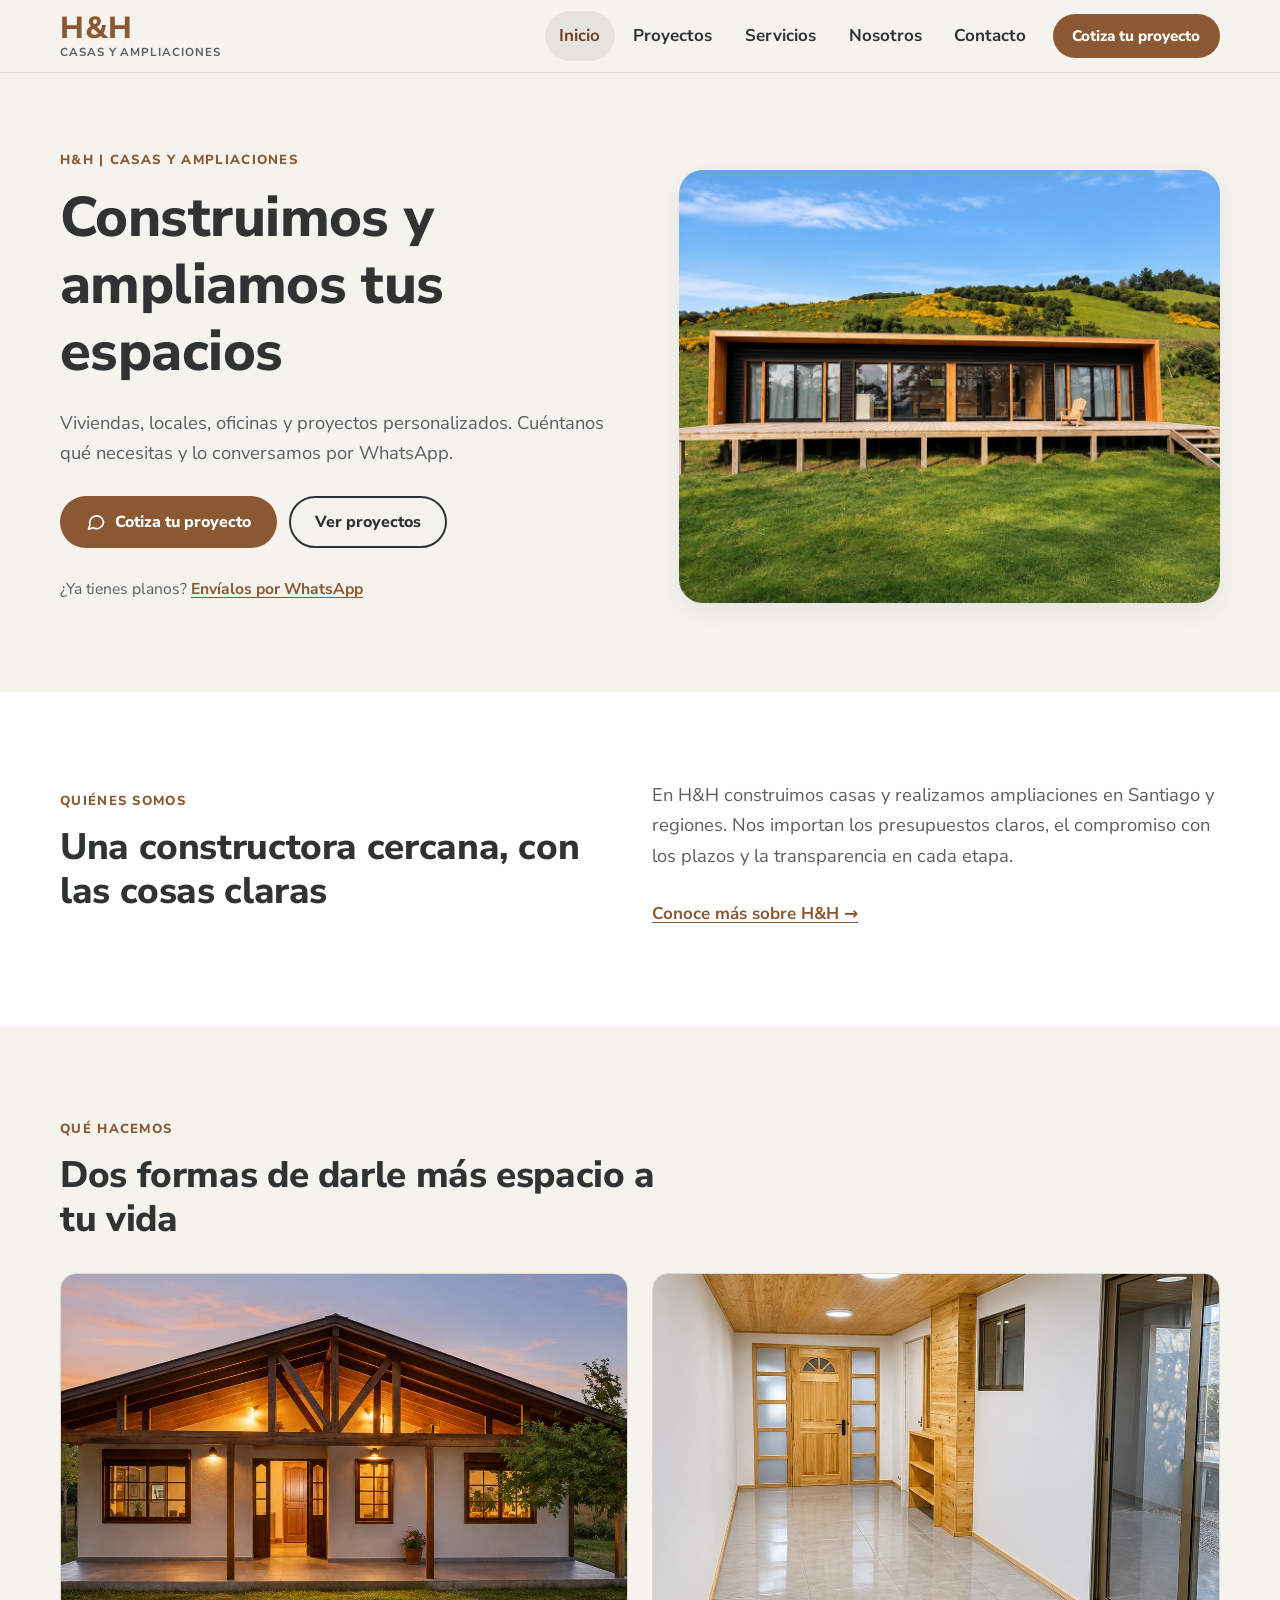
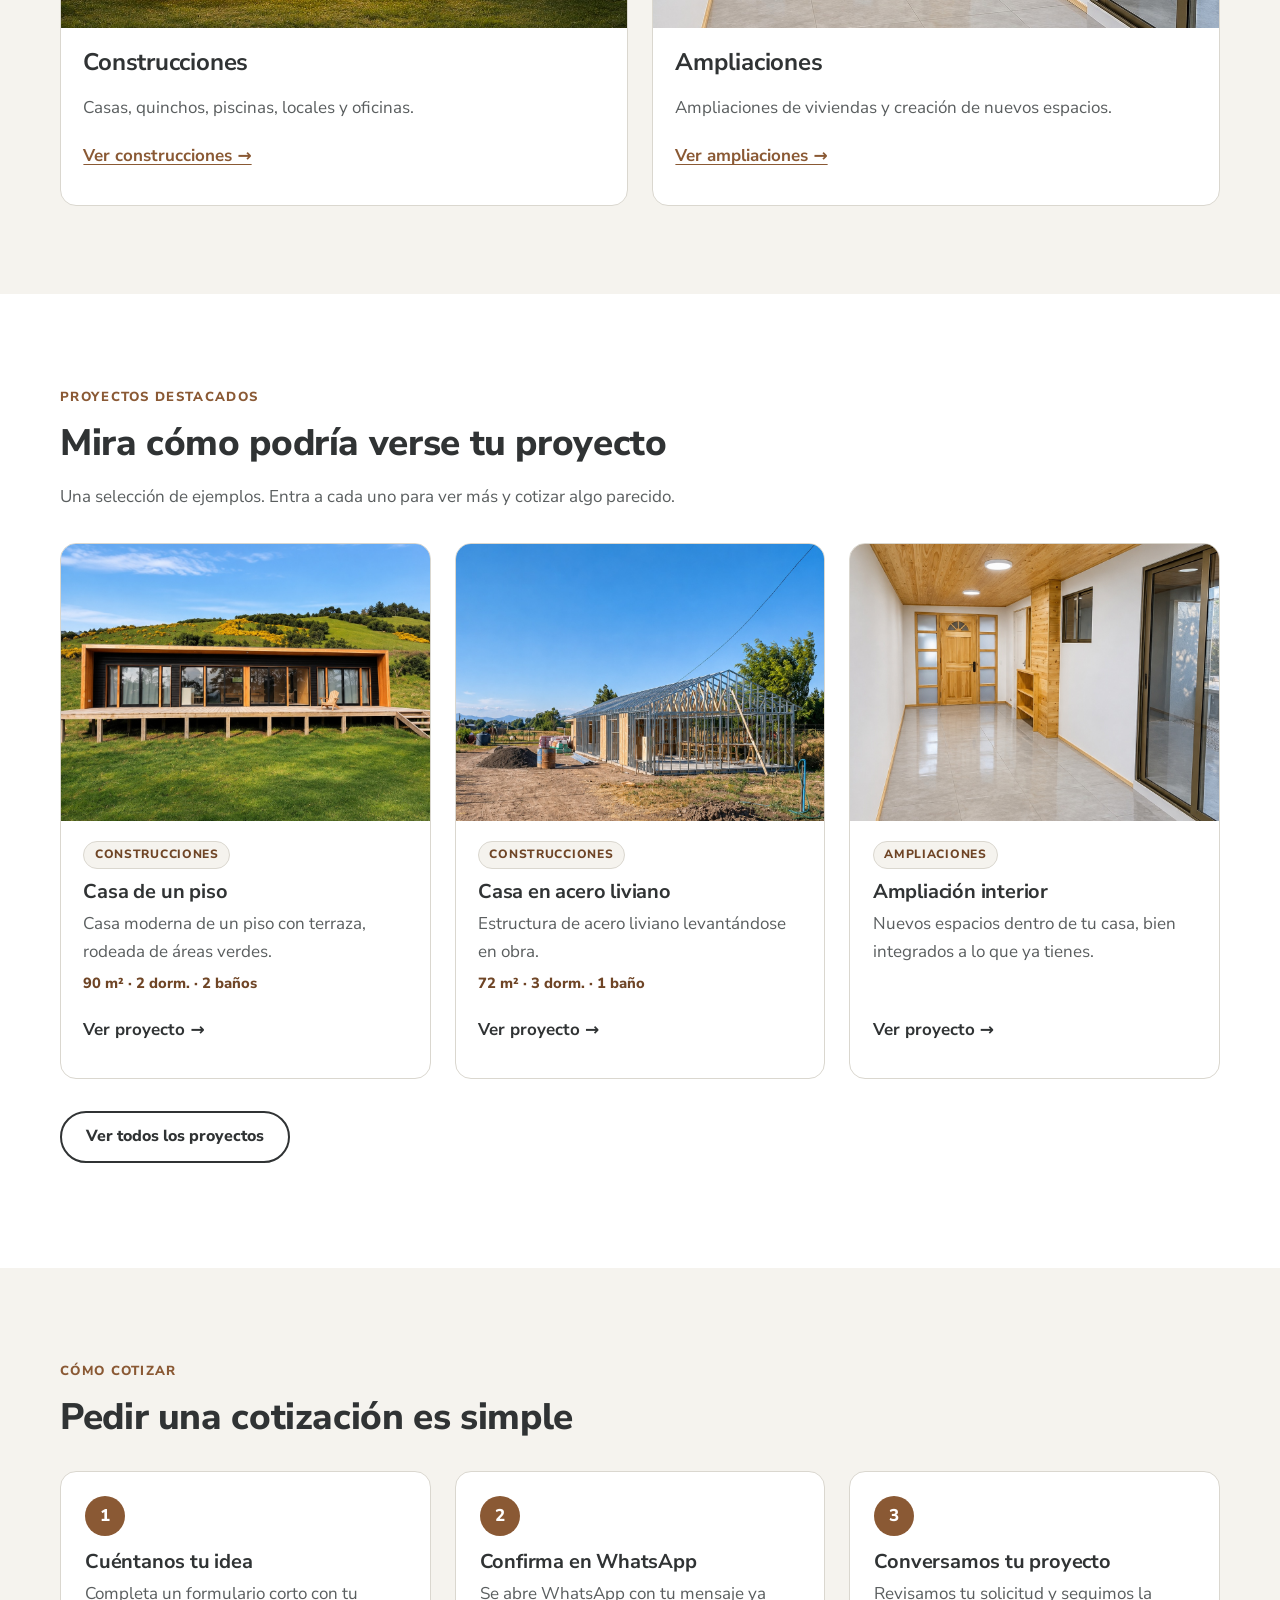
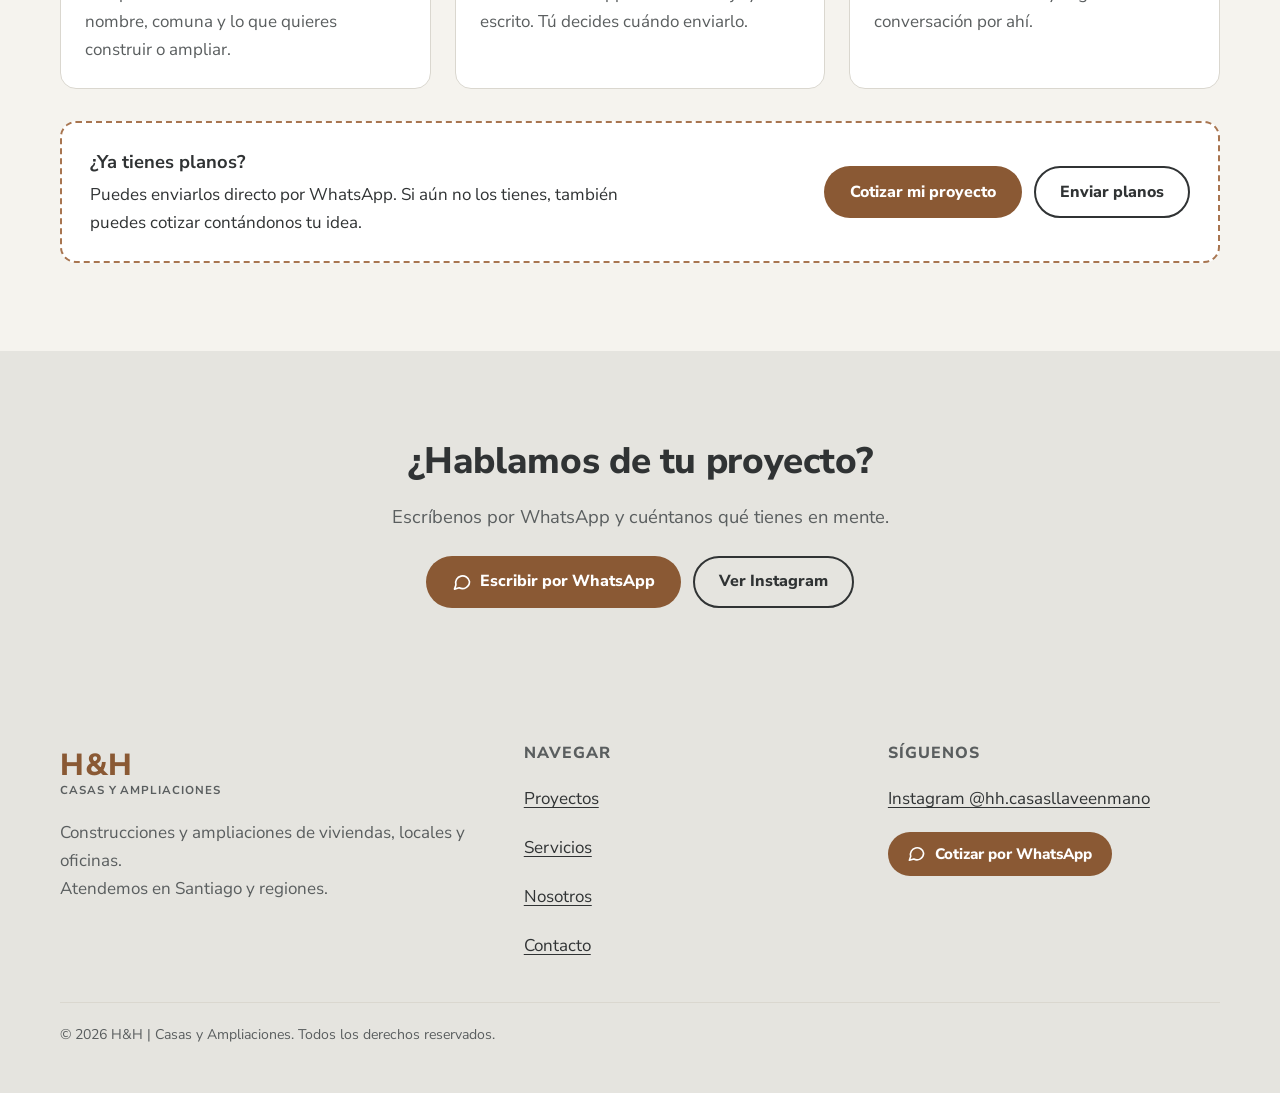
==== index.html @ 5898110f "Add files via upload" ====
<!doctype html>
<html lang="es" class="no-js">
<head>
  <meta charset="utf-8">
  <meta name="viewport" content="width=device-width, initial-scale=1">
  <title>H&amp;H | Casas y Ampliaciones</title>
  <meta name="description" content="H&amp;H construye y amplía viviendas, locales y oficinas en Santiago y regiones. Revisa proyectos y cotiza por WhatsApp.">
  <meta name="theme-color" content="#F5F3EE">
  <link rel="icon" href="data:image/svg+xml,%3Csvg xmlns='http://www.w3.org/2000/svg' viewBox='0 0 64 64'%3E%3Crect width='64' height='64' rx='14' fill='%238A5934'/%3E%3Ctext x='32' y='41' font-family='Arial,sans-serif' font-size='24' font-weight='700' text-anchor='middle' fill='white'%3EH%26amp;H%3C/text%3E%3C/svg%3E">
  <meta property="og:type" content="website">
  <meta property="og:locale" content="es_CL">
  <meta property="og:title" content="H&amp;H | Casas y Ampliaciones">
  <meta property="og:description" content="H&amp;H construye y amplía viviendas, locales y oficinas en Santiago y regiones. Revisa proyectos y cotiza por WhatsApp.">
  <!-- Al publicar: agregar <meta property="og:image" content="https://TU-DOMINIO/assets/construccion2.jpg"> (debe ser URL absoluta) -->
  <meta name="robots" content="noindex, nofollow"><!-- Quitar esta línea al publicar el sitio -->
  <link rel="preconnect" href="https://fonts.googleapis.com">
  <link rel="preconnect" href="https://fonts.gstatic.com" crossorigin>
  <link href="https://fonts.googleapis.com/css2?family=Nunito+Sans:wght@400;600;700;800&display=swap" rel="stylesheet">
  <link rel="stylesheet" href="style.css">
  <script src="script.js" defer></script>
</head>
<body>
<a class="skip-link" href="#contenido">Saltar al contenido</a>
<header class="site-header">
  <div class="container header-inner">
    <a class="brand" href="index.html" aria-label="H&amp;H Casas y Ampliaciones, ir al inicio">
      <span class="brand-mark">H&amp;H</span>
      <span class="brand-sub">Casas y Ampliaciones</span>
    </a>
    <button class="nav-toggle" type="button" aria-expanded="false" aria-controls="site-nav"><span class="nav-toggle-text">Menú</span></button>
    <nav class="site-nav" id="site-nav" aria-label="Principal">
      <ul>
        <li><a class="nav-link" href="index.html" aria-current="page">Inicio</a></li>
<li><a class="nav-link" href="proyectos.html">Proyectos</a></li>
<li><a class="nav-link" href="servicios.html">Servicios</a></li>
<li><a class="nav-link" href="nosotros.html">Nosotros</a></li>
<li><a class="nav-link" href="contacto.html">Contacto</a></li>
<li class="nav-cta"><button type="button" class="btn btn-primary btn-sm" data-quote="">Cotiza tu proyecto</button></li>
      </ul>
    </nav>
  </div>
</header>
<main id="contenido">

<section class="hero">
  <div class="container hero-grid">
    <div>
      <span class="eyebrow">H&amp;H | Casas y Ampliaciones</span>
      <h1>Construimos y ampliamos tus espacios</h1>
      <p class="lead">Viviendas, locales, oficinas y proyectos personalizados. Cuéntanos qué necesitas y lo conversamos por WhatsApp.</p>
      <div class="btn-row">
        <button type="button" class="btn btn-primary" data-quote=""><svg viewBox="0 0 24 24" fill="none" stroke="currentColor" stroke-width="2" stroke-linecap="round" stroke-linejoin="round" aria-hidden="true"><path d="M21 11.5a8.4 8.4 0 0 1-12.4 7.4L3 20.5l1.7-5A8.4 8.4 0 1 1 21 11.5z"/></svg>Cotiza tu proyecto</button>
        <a class="btn btn-secondary" href="proyectos.html">Ver proyectos</a>
      </div>
      <p class="hero-plans">¿Ya tienes planos? <button type="button" data-plans>Envíalos por WhatsApp</button></p>
    </div>
    <div>
      <div class="hero-media"><div class="ph"><svg class="ph-icon" viewBox="0 0 24 24" fill="none" stroke="currentColor" stroke-width="1.5" stroke-linecap="round" stroke-linejoin="round" aria-hidden="true"><path d="M3 11l9-8 9 8"/><path d="M5 10v10h14V10"/><path d="M10 20v-6h4v6"/></svg><span class="ph-text">Foto de portada</span><img src="assets/construccion2.jpg" alt="Casa de un piso con áreas verdes" fetchpriority="high" decoding="async"></div></div>
    </div>
  </div>
</section>

<section class="section section-alt">
  <div class="container grid grid-2" style="align-items:center">
    <div class="reveal">
      <span class="eyebrow">Quiénes somos</span>
      <h2>Una constructora cercana, con las cosas claras</h2>
    </div>
    <div class="reveal">
      <p class="lead">En H&amp;H construimos casas y realizamos ampliaciones en Santiago y regiones. Nos importan los presupuestos claros, el compromiso con los plazos y la transparencia en cada etapa.</p>
      <a class="text-link" href="nosotros.html">Conoce más sobre H&amp;H →</a>
    </div>
  </div>
</section>

<section class="section">
  <div class="container">
    <div class="section-head reveal">
      <span class="eyebrow">Qué hacemos</span>
      <h2>Dos formas de darle más espacio a tu vida</h2>
    </div>
    <div class="grid grid-2">
      <article class="card category-card reveal">
        <div class="ph"><svg class="ph-icon" viewBox="0 0 24 24" fill="none" stroke="currentColor" stroke-width="1.5" stroke-linecap="round" stroke-linejoin="round" aria-hidden="true"><path d="M3 11l9-8 9 8"/><path d="M5 10v10h14V10"/><path d="M10 20v-6h4v6"/></svg><span class="ph-text">Foto</span><img src="assets/construccion4.jpg" alt="Casa" loading="lazy" decoding="async"></div>
        <div class="card-body">
          <h3>Construcciones</h3>
          <p>Casas, quinchos, piscinas, locales y oficinas.</p>
          <a class="text-link" href="proyectos.html#construcciones">Ver construcciones →</a>
        </div>
      </article>
      <article class="card category-card reveal">
        <div class="ph"><svg class="ph-icon" viewBox="0 0 24 24" fill="none" stroke="currentColor" stroke-width="1.5" stroke-linecap="round" stroke-linejoin="round" aria-hidden="true"><path d="M3 11l9-8 9 8"/><path d="M5 10v10h14V10"/><path d="M10 20v-6h4v6"/></svg><span class="ph-text">Foto</span><img src="assets/ampliacion.jpg" alt="Ampliación interior" loading="lazy" decoding="async"></div>
        <div class="card-body">
          <h3>Ampliaciones</h3>
          <p>Ampliaciones de viviendas y creación de nuevos espacios.</p>
          <a class="text-link" href="proyectos.html#ampliaciones">Ver ampliaciones →</a>
        </div>
      </article>
    </div>
  </div>
</section>

<section class="section section-alt">
  <div class="container">
    <div class="section-head reveal">
      <span class="eyebrow">Proyectos destacados</span>
      <h2>Mira cómo podría verse tu proyecto</h2>
      <p>Una selección de ejemplos. Entra a cada uno para ver más y cotizar algo parecido.</p>
    </div>
    <div class="grid grid-3" data-render="featured"></div>
    <p style="margin-top:2rem"><a class="btn btn-secondary" href="proyectos.html">Ver todos los proyectos</a></p>
  </div>
</section>

<section class="section">
  <div class="container">
    <div class="section-head reveal">
      <span class="eyebrow">Cómo cotizar</span>
      <h2>Pedir una cotización es simple</h2>
    </div>
    <ol class="steps">
      <li class="reveal"><h3>Cuéntanos tu idea</h3><p>Completa un formulario corto con tu nombre, comuna y lo que quieres construir o ampliar.</p></li>
      <li class="reveal"><h3>Confirma en WhatsApp</h3><p>Se abre WhatsApp con tu mensaje ya escrito. Tú decides cuándo enviarlo.</p></li>
      <li class="reveal"><h3>Conversamos tu proyecto</h3><p>Revisamos tu solicitud y seguimos la conversación por ahí.</p></li>
    </ol>
    <div class="callout reveal">
      <p><strong>¿Ya tienes planos?</strong>Puedes enviarlos directo por WhatsApp. Si aún no los tienes, también puedes cotizar contándonos tu idea.</p>
      <div class="btn-row">
        <button type="button" class="btn btn-primary" data-quote="">Cotizar mi proyecto</button>
        <button type="button" class="btn btn-secondary" data-plans>Enviar planos</button>
      </div>
    </div>
  </div>
</section>

<section class="section section-soft cta-band">
  <div class="container reveal">
    <h2>¿Hablamos de tu proyecto?</h2>
    <p class="lead">Escríbenos por WhatsApp y cuéntanos qué tienes en mente.</p>
    <div class="btn-row">
      <button type="button" class="btn btn-wa" data-wa-direct><svg viewBox="0 0 24 24" fill="none" stroke="currentColor" stroke-width="2" stroke-linecap="round" stroke-linejoin="round" aria-hidden="true"><path d="M21 11.5a8.4 8.4 0 0 1-12.4 7.4L3 20.5l1.7-5A8.4 8.4 0 1 1 21 11.5z"/></svg>Escribir por WhatsApp</button>
      <a class="btn btn-secondary" data-instagram href="https://www.instagram.com/hh.casasllaveenmano/" target="_blank" rel="noopener">Ver Instagram</a>
    </div>
  </div>
</section>

</main>
<footer class="site-footer">
  <div class="container">
    <div class="footer-grid">
      <div>
        <a class="brand" href="index.html" aria-label="H&amp;H Casas y Ampliaciones"><span class="brand-mark">H&amp;H</span><span class="brand-sub">Casas y Ampliaciones</span></a>
        <p style="margin-top:1rem;color:var(--muted)">Construcciones y ampliaciones de viviendas, locales y oficinas.<br>Atendemos en Santiago y regiones.</p>
      </div>
      <div>
        <h2>Navegar</h2>
        <ul>
          <li><a href="proyectos.html">Proyectos</a></li>
          <li><a href="servicios.html">Servicios</a></li>
          <li><a href="nosotros.html">Nosotros</a></li>
          <li><a href="contacto.html">Contacto</a></li>
        </ul>
      </div>
      <div>
        <h2>Síguenos</h2>
        <ul>
          <li><a data-instagram href="https://www.instagram.com/hh.casasllaveenmano/" target="_blank" rel="noopener">Instagram @hh.casasllaveenmano</a></li>
          <li><button type="button" class="btn btn-wa btn-sm" data-quote="" style="margin-top:.5rem"><svg viewBox="0 0 24 24" fill="none" stroke="currentColor" stroke-width="2" stroke-linecap="round" stroke-linejoin="round" aria-hidden="true"><path d="M21 11.5a8.4 8.4 0 0 1-12.4 7.4L3 20.5l1.7-5A8.4 8.4 0 1 1 21 11.5z"/></svg>Cotizar por WhatsApp</button></li>
        </ul>
      </div>
    </div>
    <p class="footer-note">&copy; 2026 H&amp;H | Casas y Ampliaciones. Todos los derechos reservados.</p>
  </div>
</footer>
<button type="button" class="btn btn-wa fab" data-quote="" aria-label="Cotizar por WhatsApp"><svg viewBox="0 0 24 24" fill="none" stroke="currentColor" stroke-width="2" stroke-linecap="round" stroke-linejoin="round" aria-hidden="true"><path d="M21 11.5a8.4 8.4 0 0 1-12.4 7.4L3 20.5l1.7-5A8.4 8.4 0 1 1 21 11.5z"/></svg><span class="fab-text">Cotizar</span></button>
</body>
</html>
---- style.css ----
/* ==========================================================
   H&H | Casas y Ampliaciones — Demo
   Paleta base (ajuste moderado para contraste AA):
   --wood       #A87550  (acento decorativo, bordes, iconos)
   --wood-dark  #8A5934  (botones y texto de acento: contraste AA con blanco/crema)
   ========================================================== */
:root {
  --cream: #F5F3EE;
  --white: #FFFFFF;
  --soft: #E5E4DF;
  --wood: #A87550;
  --wood-dark: #8A5934;
  --wood-deep: #6F4526;
  --graphite: #303334;
  --muted: #5A5E5F;
  --line: #DAD7CF;
  --ok: #2F6B3F;
  --error: #A3321F;
  --radius: 16px;
  --radius-sm: 10px;
  --shadow: 0 8px 24px rgba(48, 51, 52, .08);
  --max: 1160px;
  --font: "Nunito Sans", system-ui, -apple-system, "Segoe UI", Roboto, Arial, sans-serif;
}

*, *::before, *::after { box-sizing: border-box; }
html { scroll-behavior: smooth; -webkit-text-size-adjust: 100%; }
body {
  margin: 0;
  font-family: var(--font);
  font-size: 1.0625rem;
  line-height: 1.65;
  color: var(--graphite);
  background: var(--cream);
}
img { max-width: 100%; display: block; }
a { color: var(--wood-dark); text-underline-offset: 3px; }
a:hover { color: var(--wood-deep); }
h1, h2, h3 { line-height: 1.2; margin: 0 0 .5em; letter-spacing: -.01em; }
h1 { font-size: clamp(2.1rem, 5.4vw, 3.5rem); font-weight: 800; }
h2 { font-size: clamp(1.6rem, 3.6vw, 2.3rem); font-weight: 800; }
h3 { font-size: 1.25rem; font-weight: 700; }
p { margin: 0 0 1em; }

:focus-visible {
  outline: 3px solid var(--graphite);
  outline-offset: 3px;
  border-radius: 6px;
}

.container { width: min(100% - 2rem, var(--max)); margin-inline: auto; }
.skip-link {
  position: absolute; left: .5rem; top: -4rem; z-index: 200;
  background: var(--graphite); color: #fff; padding: .7rem 1rem; border-radius: 8px;
}
.skip-link:focus { top: .5rem; }
.sr-only {
  position: absolute; width: 1px; height: 1px; padding: 0; margin: -1px;
  overflow: hidden; clip: rect(0,0,0,0); white-space: nowrap; border: 0;
}

/* ---------- Header ---------- */
.site-header {
  position: sticky; top: 0; z-index: 100;
  background: rgba(245, 243, 238, .96);
  backdrop-filter: blur(8px);
  border-bottom: 1px solid var(--line);
}
.header-inner { display: flex; align-items: center; justify-content: space-between; min-height: 72px; gap: 1rem; }
.brand { padding: .4rem 0; display: flex; flex-direction: column; text-decoration: none; color: var(--graphite); line-height: 1; }
.brand-mark { font-size: 1.9rem; font-weight: 800; color: var(--wood-dark); letter-spacing: .02em; }
.brand-sub { font-size: .72rem; font-weight: 700; letter-spacing: .08em; text-transform: uppercase; color: var(--muted); margin-top: .25rem; }

.nav-toggle {
  display: none; align-items: center; justify-content: center;
  min-width: 48px; min-height: 48px; padding: 0 .9rem;
  border: 2px solid var(--graphite); border-radius: var(--radius-sm);
  background: transparent; color: var(--graphite);
  font: inherit; font-weight: 700; cursor: pointer;
}
.site-nav ul { display: flex; align-items: center; gap: .25rem; list-style: none; margin: 0; padding: 0; }
.site-nav a.nav-link {
  display: block; padding: .7rem .9rem; border-radius: 999px;
  color: var(--graphite); text-decoration: none; font-weight: 700;
}
.site-nav a.nav-link:hover { background: var(--soft); }
.site-nav a.nav-link[aria-current="page"] { background: var(--soft); color: var(--wood-deep); }
.site-nav .nav-cta { margin-left: .5rem; }

/* ---------- Buttons ---------- */
.btn {
  display: inline-flex; align-items: center; justify-content: center; gap: .55rem;
  min-height: 52px; padding: .8rem 1.5rem;
  border: 2px solid transparent; border-radius: 999px;
  font: inherit; font-weight: 800; font-size: 1rem; line-height: 1.2;
  text-decoration: none; text-align: center; cursor: pointer;
  transition: transform .15s ease, background-color .15s ease, border-color .15s ease, color .15s ease;
}
.btn:hover { transform: translateY(-1px); }
.btn:active { transform: translateY(0); }
.btn svg { width: 1.25em; height: 1.25em; flex: none; }
.btn-primary, .btn-wa { background: var(--wood-dark); color: #fff; }
.btn-primary:hover, .btn-wa:hover { background: var(--wood-deep); color: #fff; }
.btn-secondary { background: transparent; color: var(--graphite); border-color: var(--graphite); }
.btn-secondary:hover { background: var(--graphite); color: #fff; }
.btn-soft { background: var(--white); color: var(--graphite); border-color: var(--line); }
.btn-soft:hover { border-color: var(--graphite); color: var(--graphite); }
.btn-sm { min-height: 44px; padding: .55rem 1.1rem; font-size: .95rem; }
.btn-block { width: 100%; }
.btn-row { display: flex; flex-wrap: wrap; gap: .75rem; }
.text-link { font-weight: 700; display: inline-block; padding: .65rem 0; }

/* ---------- Layout helpers ---------- */
.section { padding: clamp(3rem, 7vw, 5.5rem) 0; }
.section-alt { background: var(--white); }
.section-soft { background: var(--soft); }
.section-head { max-width: 640px; margin-bottom: 2rem; }
.section-head p { color: var(--muted); }
.eyebrow {
  display: inline-block; margin-bottom: .75rem;
  font-size: .82rem; font-weight: 800; letter-spacing: .1em; text-transform: uppercase;
  color: var(--wood-dark);
}
.lead { font-size: 1.15rem; color: var(--muted); max-width: 56ch; }
.grid { display: grid; gap: 1.5rem; }
.grid-2 { grid-template-columns: repeat(2, 1fr); }
.grid-3 { grid-template-columns: repeat(3, 1fr); }
.grid-4 { grid-template-columns: repeat(4, 1fr); }

/* ---------- Image placeholders ---------- */
.ph {
  position: relative; overflow: hidden; aspect-ratio: 4 / 3;
  background: linear-gradient(135deg, #ECE8DF 0%, #DDD6C8 100%);
  display: grid; place-items: center; color: var(--wood-dark);
}
.ph svg.ph-icon { width: 56px; height: 56px; opacity: .55; }
.ph .ph-text { position: absolute; bottom: .75rem; left: 0; right: 0; text-align: center; font-size: .8rem; font-weight: 700; color: var(--muted); }
.ph img { position: absolute; inset: 0; width: 100%; height: 100%; object-fit: cover; }
.ph:has(img) .ph-text, .ph:has(img) .ph-icon { visibility: hidden; }

/* ---------- Hero ---------- */
.hero { padding: clamp(2rem, 6vw, 4.5rem) 0 clamp(2.5rem, 6vw, 4rem); }
.hero-grid { display: grid; grid-template-columns: 1.05fr 1fr; gap: clamp(1.5rem, 4vw, 3.5rem); align-items: center; }
.hero h1 { margin-bottom: .4em; }
.hero .lead { margin-bottom: 1.75rem; }
.hero-plans { margin-top: 1.25rem; font-size: .98rem; color: var(--muted); }
.hero-plans button { min-height: 44px; font: inherit; font-weight: 700; color: var(--wood-dark); background: none; border: 0; padding: .35rem 0; cursor: pointer; text-decoration: underline; text-underline-offset: 3px; }
.hero-media { border-radius: 24px; overflow: hidden; box-shadow: var(--shadow); }
.hero-media .ph { aspect-ratio: 5 / 4; }
.caption { font-size: .85rem; color: var(--muted); margin-top: .6rem; }

/* ---------- Cards ---------- */
.card {
  background: var(--white); border: 1px solid var(--line); border-radius: var(--radius);
  overflow: hidden; display: flex; flex-direction: column;
  transition: box-shadow .2s ease, transform .2s ease;
}
.card:hover { box-shadow: var(--shadow); transform: translateY(-2px); }
.card-body { padding: 1.25rem 1.4rem 1.5rem; display: flex; flex-direction: column; gap: .35rem; flex: 1; }
.card-body p { color: var(--muted); margin: 0; }
.card-body .btn-row, .card-body .text-link { margin-top: auto; padding-top: .9rem; }
.tag {
  align-self: flex-start; font-size: .75rem; font-weight: 800; letter-spacing: .06em; text-transform: uppercase;
  color: var(--wood-deep); background: var(--cream); border: 1px solid var(--line);
  padding: .2rem .65rem; border-radius: 999px;
}
.project-card h3 { margin: .35rem 0 0; }
.project-card h3 a { color: var(--graphite); text-decoration: none; }
.project-card h3 a::after { content: ""; position: absolute; inset: 0; }
.project-card { position: relative; }
.project-card:focus-within { outline: 3px solid var(--graphite); outline-offset: 2px; }
.project-card h3 a:focus-visible { outline: none; }
.category-card .ph { aspect-ratio: 16 / 10; }
.category-card h3 { font-size: 1.5rem; }

.service-card { padding: 1.6rem; gap: .5rem; }
.service-card .icon {
  width: 48px; height: 48px; border-radius: 12px; background: var(--cream); color: var(--wood-dark);
  display: grid; place-items: center; margin-bottom: .4rem;
}
.service-card .icon svg { width: 26px; height: 26px; }
.service-card p { color: var(--muted); }
.service-card .btn { margin-top: auto; align-self: flex-start; }
.service-card-inner { display: flex; flex-direction: column; height: 100%; gap: .4rem; }

/* ---------- Steps ---------- */
.steps { list-style: none; padding: 0; margin: 0; counter-reset: step; display: grid; grid-template-columns: repeat(3, 1fr); gap: 1.5rem; }
.steps li { counter-increment: step; background: var(--white); border: 1px solid var(--line); border-radius: var(--radius); padding: 1.5rem; }
.steps li::before {
  content: counter(step); display: grid; place-items: center;
  width: 40px; height: 40px; border-radius: 50%; margin-bottom: .9rem;
  background: var(--wood-dark); color: #fff; font-weight: 800;
}
.steps h3 { margin-bottom: .3em; }
.steps p { margin: 0; color: var(--muted); }

.callout {
  display: flex; align-items: center; justify-content: space-between; gap: 1.5rem; flex-wrap: wrap;
  margin-top: 2rem; padding: 1.5rem 1.75rem; border-radius: var(--radius);
  background: var(--white); border: 2px dashed var(--wood);
}
.callout p { margin: 0; max-width: 56ch; }
.callout strong { display: block; font-size: 1.15rem; margin-bottom: .2rem; }

/* ---------- CTA band ---------- */
.cta-band { text-align: center; }
.cta-band .lead { margin-inline: auto; }
.cta-band .btn-row { justify-content: center; margin-top: 1.5rem; }

/* ---------- Page head / breadcrumbs ---------- */
.page-head { padding: clamp(2rem, 5vw, 3.5rem) 0 1rem; }
.breadcrumb { font-size: .92rem; color: var(--muted); margin: 0 0 .25rem -.2rem; }
.breadcrumb a { color: var(--muted); display: inline-block; padding: .65rem .2rem; }
.breadcrumb a:hover { color: var(--wood-deep); }

/* ---------- Tabs (proyectos) ---------- */
.tabs { display: inline-flex; padding: .3rem; background: var(--soft); border-radius: 999px; gap: .25rem; margin: 1rem 0 2rem; flex-wrap: wrap; }
.tab {
  font: inherit; font-weight: 800; border: 0; background: transparent; color: var(--graphite);
  min-height: 48px; padding: .5rem 1.4rem; border-radius: 999px; cursor: pointer;
}
.tab[aria-selected="true"] { background: var(--wood-dark); color: #fff; }
.tab:not([aria-selected="true"]):hover { background: rgba(255,255,255,.7); }
.panel-intro { color: var(--muted); max-width: 60ch; margin-bottom: 1.5rem; }
.empty-note { color: var(--muted); padding: 2rem; background: var(--white); border-radius: var(--radius); border: 1px dashed var(--line); }

/* ---------- Ficha de proyecto ---------- */
.project-layout { display: grid; grid-template-columns: 1.4fr 1fr; gap: clamp(1.5rem, 4vw, 3rem); align-items: start; }
.gallery-main { border-radius: 20px; overflow: hidden; box-shadow: var(--shadow); }
.gallery-main .ph { aspect-ratio: 5 / 6; }
.gallery-thumbs { display: flex; gap: .6rem; margin-top: .75rem; flex-wrap: wrap; }
.gallery-thumbs button { padding: 0; border: 3px solid transparent; border-radius: 12px; overflow: hidden; width: 84px; cursor: pointer; background: none; }
.gallery-thumbs button[aria-current="true"] { border-color: var(--wood-dark); }
.gallery-thumbs .ph { aspect-ratio: 4 / 3; }
.project-info { position: sticky; top: 96px; }
.project-info h1 { font-size: clamp(1.8rem, 4vw, 2.6rem); margin: .6rem 0 .5rem; }
.project-info .btn-row { flex-direction: column; margin-top: 1.5rem; }
.project-info .btn { width: 100%; }
.note-box { margin-top: 1.25rem; font-size: .92rem; color: var(--muted); }

.cta-card { background: var(--cream); border: 2px dashed var(--wood); justify-content: center; padding: 1.75rem; gap: .5rem; }
.cta-card:hover { transform: none; box-shadow: none; }
.cta-card p { color: var(--muted); margin: 0; }
.cta-card .btn-row { margin-top: .9rem; }


/* ---------- Ficha: características, materiales, plano ---------- */
.card-body p.card-meta { color: var(--wood-deep); font-weight: 800; font-size: .92rem; }
.stats { display: grid; grid-template-columns: repeat(2, 1fr); gap: .75rem; margin: 1.25rem 0; }
.stat { background: var(--white); border: 1px solid var(--line); border-radius: 14px; padding: .8rem 1rem; }
.stat b { display: block; font-size: 1.5rem; line-height: 1.15; color: var(--graphite); }
.stat span { font-size: .85rem; font-weight: 700; color: var(--muted); }
.section-note { margin: 1.25rem 0 0; font-size: .92rem; color: var(--muted); max-width: 70ch; }

.mat-list { margin: 0; background: var(--cream); border: 1px solid var(--line); border-radius: var(--radius); overflow: hidden; }
.mat-row { display: grid; grid-template-columns: 220px 1fr; gap: 1rem; padding: 1.05rem 1.4rem; }
.mat-row + .mat-row { border-top: 1px solid var(--line); }
.mat-row dt { font-weight: 800; color: var(--wood-deep); }
.mat-row dd { margin: 0; color: var(--graphite); }

.plan-fig { margin: 0; }
.plan-fig figcaption { margin-top: .9rem; color: var(--muted); max-width: 70ch; }
.plan-open {
  position: relative; display: block; width: 100%; padding: .75rem;
  background: var(--white); border: 1px solid var(--line); border-radius: var(--radius);
  box-shadow: var(--shadow); cursor: zoom-in; font: inherit; color: inherit;
}
.plan-open:hover { border-color: var(--graphite); }
.plan-svg { display: block; width: 100%; height: auto; }
.plan-zoom {
  display: block; width: max-content; margin: .5rem auto .1rem;
  background: var(--graphite); color: #fff; border-radius: 999px;
  padding: .55rem 1.2rem; font-weight: 800; font-size: .92rem;
}

dialog.plan-dialog {
  width: min(1100px, calc(100% - 1rem)); max-height: calc(100dvh - 1rem);
  padding: 0; border: 0; border-radius: 20px; background: var(--white); color: var(--graphite);
  box-shadow: 0 24px 60px rgba(0,0,0,.28); overflow: auto;
}
dialog.plan-dialog::backdrop { background: rgba(48, 51, 52, .6); }
.plan-hint { display: none; }
.plan-scroll { overflow: auto; -webkit-overflow-scrolling: touch; border: 1px solid var(--line); border-radius: var(--radius-sm); }
.plan-scroll .plan-svg { min-width: 760px; }

.feature-box { background: var(--cream); border: 1px solid var(--line); border-radius: var(--radius); padding: 1.6rem; }
.feature-box p { margin: 0; font-size: 1.1rem; }
.value-card h3 { margin-bottom: .35em; }

/* ---------- Values / lists ---------- */
.value-card { padding: 1.5rem; background: var(--white); border: 1px solid var(--line); border-radius: var(--radius); }
.value-card .check { width: 36px; height: 36px; border-radius: 50%; background: var(--cream); color: var(--wood-dark); display: grid; place-items: center; margin-bottom: .75rem; }
.value-card .check svg { width: 20px; height: 20px; }
.value-card p { margin: 0; color: var(--muted); }

/* ---------- Contacto ---------- */
.contact-grid { display: grid; grid-template-columns: 1fr 1.1fr; gap: clamp(1.5rem, 4vw, 3rem); align-items: start; }
.contact-options { display: grid; gap: 1rem; }
.option-card { padding: 1.4rem; background: var(--white); border: 1px solid var(--line); border-radius: var(--radius); }
.option-card h3 { margin-bottom: .25em; }
.option-card p { color: var(--muted); }
.option-card .btn { margin-top: .25rem; }
.info-list { list-style: none; padding: 0; margin: 0; display: grid; gap: .15rem; color: var(--muted); }
.info-list a { display: inline-block; padding: .65rem 0; }
.form-card { padding: clamp(1.25rem, 3vw, 2rem); background: var(--white); border: 1px solid var(--line); border-radius: var(--radius); box-shadow: var(--shadow); }
.form-card h2 { font-size: 1.5rem; }

/* ---------- Formulario ---------- */
.field { margin-bottom: 1.1rem; }
.field label { display: block; font-weight: 800; margin-bottom: .35rem; }
.field input, .field select, .field textarea {
  width: 100%; min-height: 52px; padding: .75rem 1rem;
  font: inherit; color: var(--graphite); background: #fff;
  border: 2px solid #B9B5AB; border-radius: var(--radius-sm);
}
.field textarea { min-height: 120px; resize: vertical; }
.field input:focus-visible, .field select:focus-visible, .field textarea:focus-visible { outline: 3px solid var(--graphite); outline-offset: 2px; border-color: var(--graphite); }
.field [aria-invalid="true"] { border-color: var(--error); }
.error { margin: .35rem 0 0; font-size: .92rem; font-weight: 700; color: var(--error); min-height: 0; }
.error:empty { display: none; }
.form-note { font-size: .9rem; color: var(--muted); margin: .9rem 0 0; }
.preview {
  margin-top: 1rem; padding: 1rem; border-radius: var(--radius-sm);
  background: var(--cream); border: 1px dashed var(--wood);
}
.preview strong { display: block; margin-bottom: .4rem; }
.preview pre { margin: 0; white-space: pre-wrap; font: inherit; font-size: .95rem; }
.success { margin-top: 1rem; padding: 1rem; border-radius: var(--radius-sm); background: #E9F1EA; color: #1E4A2B; font-weight: 700; }
.success a { color: inherit; }

/* ---------- Dialog ---------- */
dialog.quote-dialog {
  width: min(560px, calc(100% - 1.5rem)); max-height: calc(100dvh - 1.5rem);
  padding: 0; border: 0; border-radius: 20px; background: var(--white); color: var(--graphite);
  box-shadow: 0 24px 60px rgba(0,0,0,.28); overflow: auto;
}
dialog.quote-dialog::backdrop { background: rgba(48, 51, 52, .55); }
.dialog-inner { padding: clamp(1.25rem, 4vw, 2rem); }
.dialog-head { display: flex; align-items: flex-start; justify-content: space-between; gap: 1rem; margin-bottom: 1rem; }
.dialog-head h2 { font-size: 1.5rem; margin: 0 0 .2rem; }
.dialog-head p { margin: 0; color: var(--muted); font-size: .95rem; }
.dialog-close {
  flex: none; width: 48px; height: 48px; border-radius: 50%;
  border: 2px solid var(--graphite); background: transparent; color: var(--graphite);
  font-size: 1.4rem; line-height: 1; cursor: pointer;
}
.dialog-close:hover { background: var(--graphite); color: #fff; }
.dialog-actions-alt { margin-top: 1rem; padding-top: 1rem; border-top: 1px solid var(--line); font-size: .95rem; color: var(--muted); }
.dialog-actions-alt button { min-height: 44px; font: inherit; font-weight: 700; color: var(--wood-dark); background: none; border: 0; padding: .3rem 0; cursor: pointer; text-decoration: underline; text-underline-offset: 3px; }

/* ---------- Toast + floating button ---------- */
.toast {
  position: fixed; left: 50%; bottom: 5.5rem; transform: translate(-50%, 20px);
  z-index: 400; max-width: min(92vw, 480px); padding: .9rem 1.2rem;
  background: var(--graphite); color: #fff; border-radius: 14px; font-weight: 700; font-size: .95rem;
  opacity: 0; pointer-events: none; transition: opacity .25s ease, transform .25s ease;
}
.toast.show { opacity: 1; transform: translate(-50%, 0); }
.fab {
  position: fixed; right: 1rem; bottom: 1rem; z-index: 90;
  box-shadow: 0 8px 24px rgba(48,51,52,.28);
  transition: opacity .2s ease, transform .2s ease, visibility .2s ease, background-color .15s ease;
}
/* Se oculta mientras otro botón "Cotizar" ya está a la vista, para no taparlo */
.fab.is-hidden { opacity: 0; transform: translateY(12px); pointer-events: none; visibility: hidden; }
body.modal-open { overflow: hidden; }

@media (min-width: 821px) { .fab { display: none; } }

/* ---------- Footer ---------- */
.site-footer { background: var(--soft); padding: 3rem 0 2rem; margin-top: 0; }
.footer-grid { display: grid; grid-template-columns: 1.3fr 1fr 1fr; gap: 2rem; }
.footer-grid h2 { font-size: 1rem; letter-spacing: .06em; text-transform: uppercase; color: var(--muted); margin-bottom: .75rem; }
.footer-grid ul { list-style: none; margin: 0; padding: 0; display: grid; gap: 0; }
.footer-grid a { color: var(--graphite); display: inline-block; padding: .65rem 0; }
.footer-grid a.brand { display: flex; padding: .4rem 0; }
.footer-note { margin-top: 2rem; padding-top: 1.25rem; border-top: 1px solid var(--line); font-size: .88rem; color: var(--muted); }

/* ---------- Reveal ---------- */
.reveal { opacity: 0; transform: translateY(14px); transition: opacity .6s ease, transform .6s ease; }
.reveal.in { opacity: 1; transform: none; }
.no-js .reveal { opacity: 1; transform: none; }

/* ---------- Responsive ---------- */
@media (max-width: 960px) {
  .grid-3, .grid-4 { grid-template-columns: repeat(2, 1fr); }
  .hero-grid, .project-layout, .contact-grid { grid-template-columns: 1fr; }
  .project-info { position: static; }
  .steps { grid-template-columns: 1fr; }
  .footer-grid { grid-template-columns: 1fr 1fr; }
}
@media (max-width: 820px) {
  .nav-toggle { display: inline-flex; }
  .site-nav {
    position: absolute; left: 0; right: 0; top: 100%;
    background: var(--cream); border-bottom: 1px solid var(--line);
    padding: .5rem 1rem 1.25rem; display: none;
  }
  .site-nav.open { display: block; }
  .site-nav ul { flex-direction: column; align-items: stretch; gap: .15rem; }
  .site-nav a.nav-link { padding: .9rem 1rem; font-size: 1.1rem; }
  .site-nav .nav-cta { margin: .5rem 0 0; }
  .site-nav .nav-cta .btn { width: 100%; }
}
@media (max-width: 600px) {
  body { font-size: 1rem; }
  .mat-row { grid-template-columns: 1fr; gap: .15rem; padding: .95rem 1.1rem; }
  .plan-hint { display: block; }
  .grid-2, .grid-3, .grid-4, .footer-grid { grid-template-columns: 1fr; }
  .btn-row .btn { width: 100%; }
  .hero .btn-row { flex-direction: column; }
  .tabs { display: flex; width: 100%; }
  .tab { flex: 1; padding-inline: .6rem; }
  .gallery-main .ph { aspect-ratio: 4 / 5; }
  .fab .fab-text { display: none; }
  .fab { padding: .8rem; min-width: 56px; min-height: 56px; border-radius: 50%; }
}
@media (prefers-reduced-motion: reduce) {
  html { scroll-behavior: auto; }
  *, *::before, *::after { transition-duration: .01ms !important; animation-duration: .01ms !important; }
  .reveal { opacity: 1; transform: none; }
}
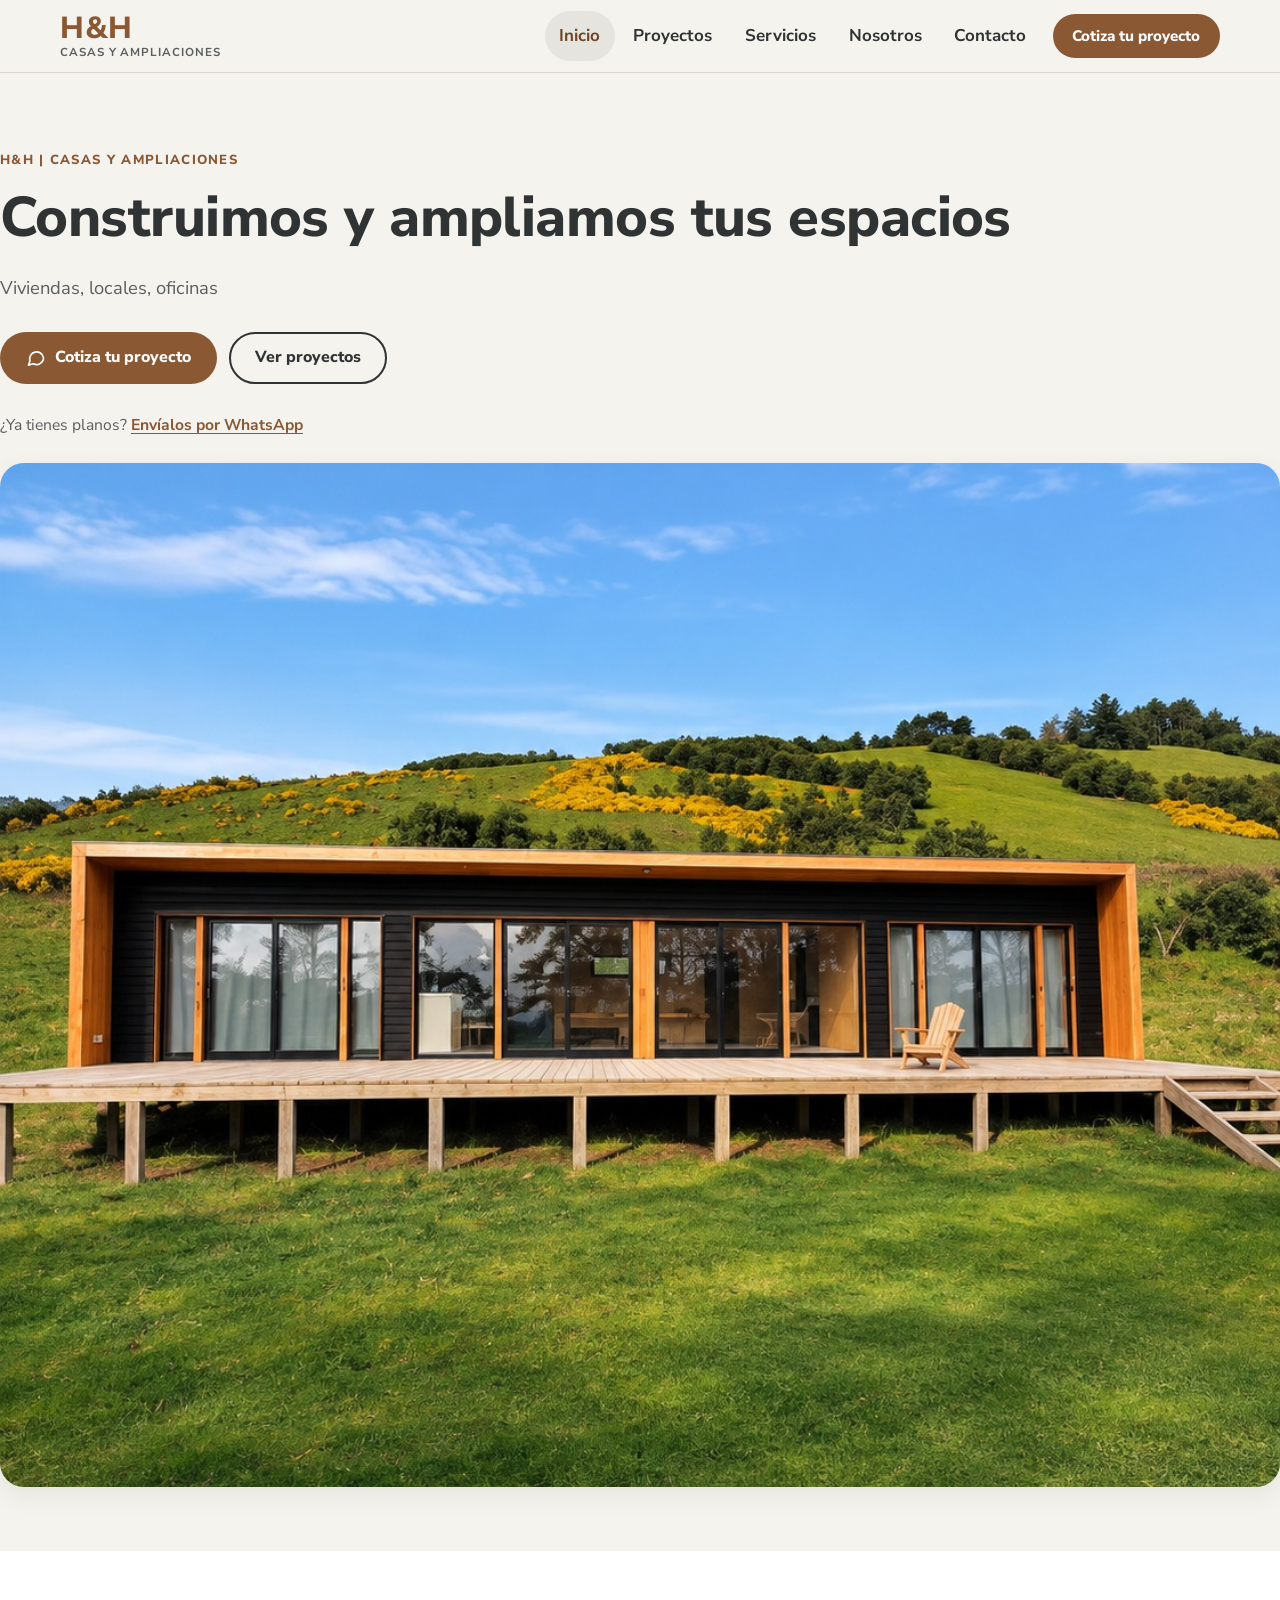
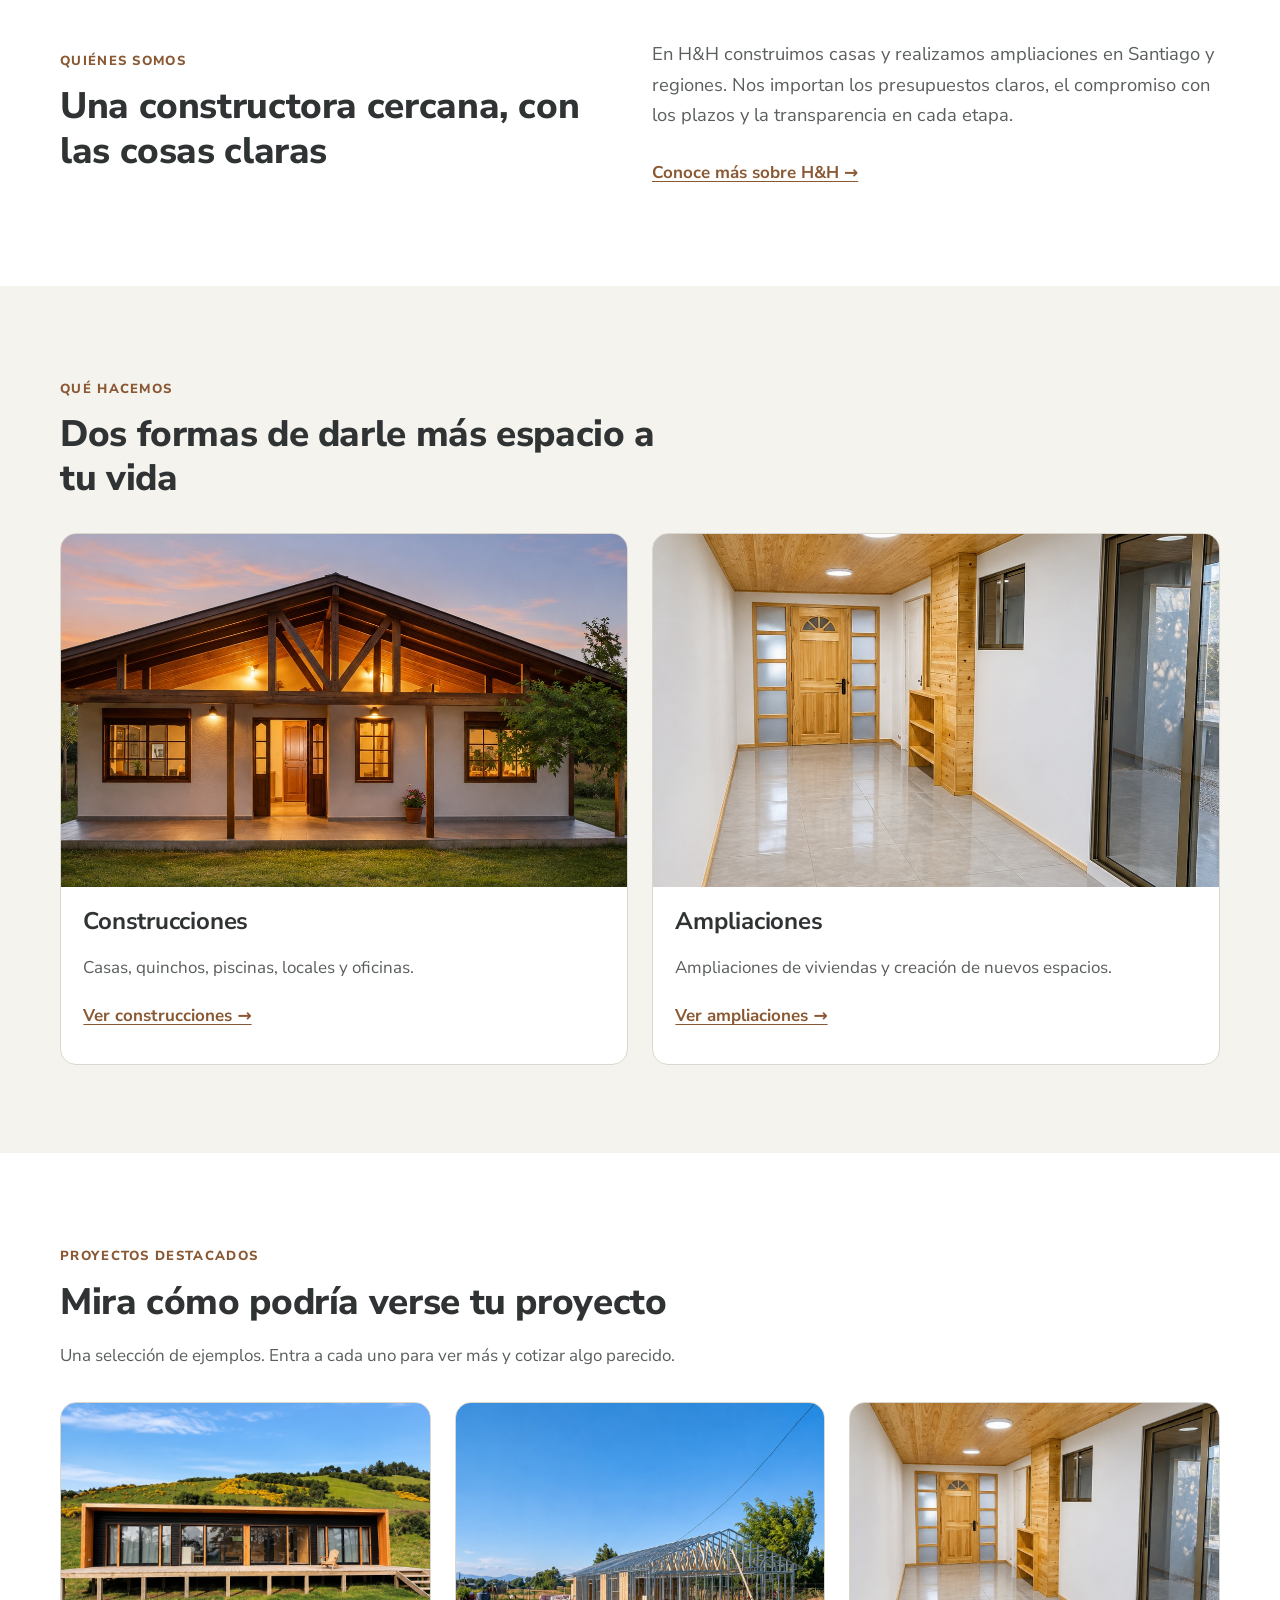
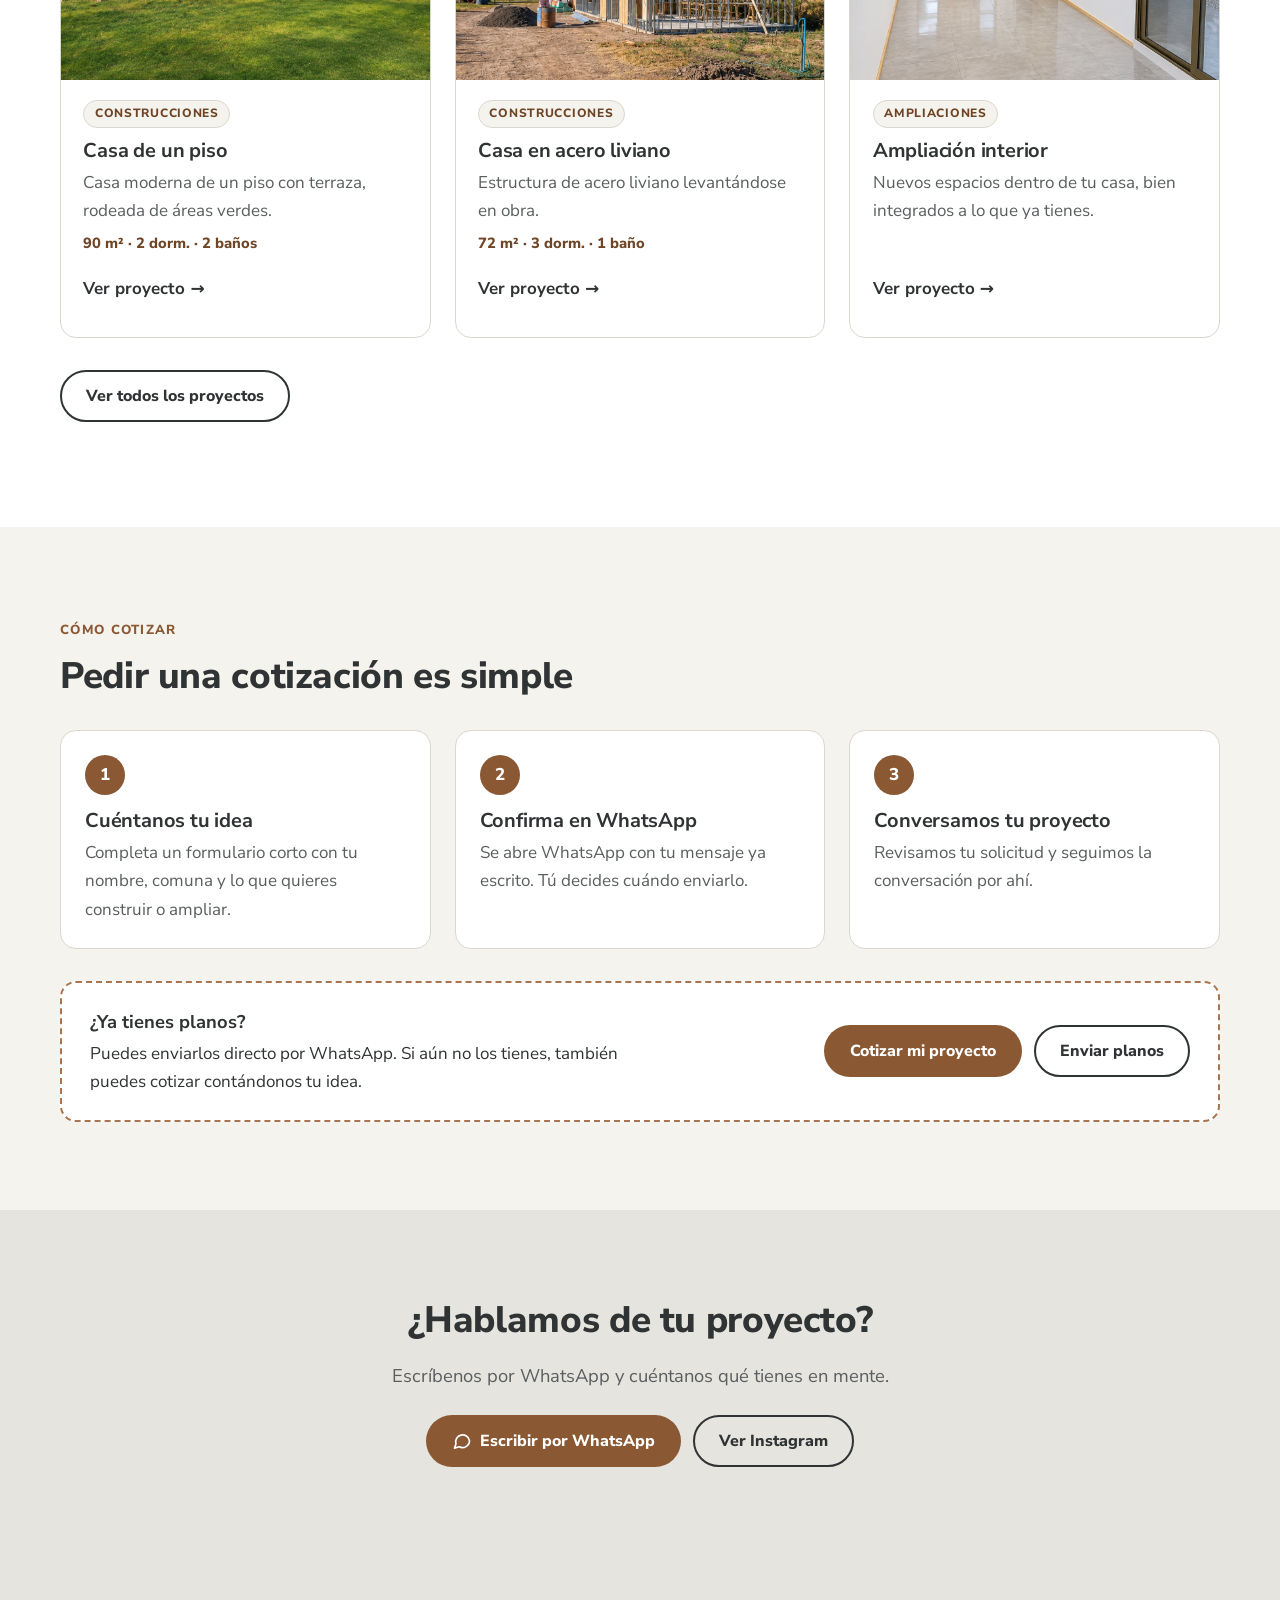
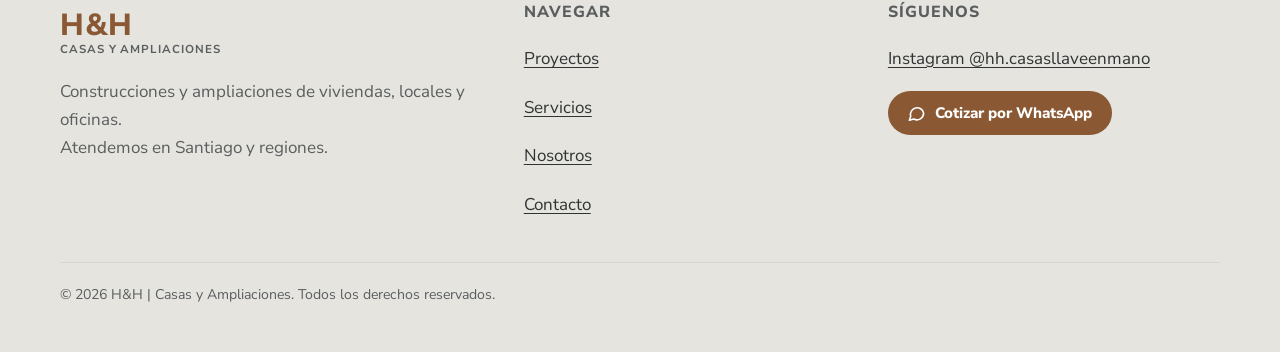
==== commit 84ad40f4: "Fix HTML structure and formatting issues" ====
--- a/index.html
+++ b/index.html
@@ -43,18 +43,20 @@
 <main id="contenido">
 
 <section class="hero">
-  <div class="container hero-grid">
-    <div>
+  <div class="hero-intro">
+  </div>
       <span class="eyebrow">H&amp;H | Casas y Ampliaciones</span>
       <h1>Construimos y ampliamos tus espacios</h1>
-      <p class="lead">Viviendas, locales, oficinas y proyectos personalizados. Cuéntanos qué necesitas y lo conversamos por WhatsApp.</p>
+      <p class="lead">Viviendas, locales, oficinas
+        </div>
+<div class="hero-actions">
       <div class="btn-row">
         <button type="button" class="btn btn-primary" data-quote=""><svg viewBox="0 0 24 24" fill="none" stroke="currentColor" stroke-width="2" stroke-linecap="round" stroke-linejoin="round" aria-hidden="true"><path d="M21 11.5a8.4 8.4 0 0 1-12.4 7.4L3 20.5l1.7-5A8.4 8.4 0 1 1 21 11.5z"/></svg>Cotiza tu proyecto</button>
         <a class="btn btn-secondary" href="proyectos.html">Ver proyectos</a>
       </div>
       <p class="hero-plans">¿Ya tienes planos? <button type="button" data-plans>Envíalos por WhatsApp</button></p>
     </div>
-    <div>
+    <div class="hero-picture"></div>
       <div class="hero-media"><div class="ph"><svg class="ph-icon" viewBox="0 0 24 24" fill="none" stroke="currentColor" stroke-width="1.5" stroke-linecap="round" stroke-linejoin="round" aria-hidden="true"><path d="M3 11l9-8 9 8"/><path d="M5 10v10h14V10"/><path d="M10 20v-6h4v6"/></svg><span class="ph-text">Foto de portada</span><img src="assets/construccion2.jpg" alt="Casa de un piso con áreas verdes" fetchpriority="high" decoding="async"></div></div>
     </div>
   </div>
@@ -174,4 +176,4 @@
 </footer>
 <button type="button" class="btn btn-wa fab" data-quote="" aria-label="Cotizar por WhatsApp"><svg viewBox="0 0 24 24" fill="none" stroke="currentColor" stroke-width="2" stroke-linecap="round" stroke-linejoin="round" aria-hidden="true"><path d="M21 11.5a8.4 8.4 0 0 1-12.4 7.4L3 20.5l1.7-5A8.4 8.4 0 1 1 21 11.5z"/></svg><span class="fab-text">Cotizar</span></button>
 </body>
-</html>+</html>
--- a/style.css
+++ b/style.css
@@ -140,7 +140,32 @@
 
 /* ---------- Hero ---------- */
 .hero { padding: clamp(2rem, 6vw, 4.5rem) 0 clamp(2.5rem, 6vw, 4rem); }
-.hero-grid { display: grid; grid-template-columns: 1.05fr 1fr; gap: clamp(1.5rem, 4vw, 3.5rem); align-items: center; }
+.hero-grid {
+  display: grid;
+  grid-template-columns: 1.05fr 1fr;
+  grid-template-areas:
+    "intro picture"
+    "actions picture";
+  column-gap: clamp(1.5rem, 4vw, 3.5rem);
+  row-gap: 0;
+  align-items: center;
+}
+
+.hero-intro {
+  grid-area: intro;
+  align-self: end;
+}
+
+.hero-actions {
+  grid-area: actions;
+  align-self: start;
+}
+
+.hero-picture {
+  grid-area: picture;
+  align-self: center;
+  min-width: 0;
+}
 .hero h1 { margin-bottom: .4em; }
 .hero .lead { margin-bottom: 1.75rem; }
 .hero-plans { margin-top: 1.25rem; font-size: .98rem; color: var(--muted); }
@@ -382,7 +407,24 @@
 .no-js .reveal { opacity: 1; transform: none; }
 
 /* ---------- Responsive ---------- */
-@media (max-width: 960px) {
+@media (max-width: 960px) { .hero-grid {
+  grid-template-columns: 1fr;
+  grid-template-areas:
+    "intro"
+    "picture"
+    "actions";
+  row-gap: 1.15rem;
+}
+
+.hero-intro,
+.hero-actions,
+.hero-picture {
+  align-self: auto;
+}
+
+.hero .lead {
+  margin-bottom: 0;
+}
   .grid-3, .grid-4 { grid-template-columns: repeat(2, 1fr); }
   .hero-grid, .project-layout, .contact-grid { grid-template-columns: 1fr; }
   .project-info { position: static; }
@@ -402,7 +444,17 @@
   .site-nav .nav-cta { margin: .5rem 0 0; }
   .site-nav .nav-cta .btn { width: 100%; }
 }
-@media (max-width: 600px) {
+@media (max-width: 600px) {.hero {
+  padding-top: 1.1rem;
+}
+
+.hero-media {
+  border-radius: 16px;
+}
+
+.hero-media .ph {
+  aspect-ratio: 16 / 10;
+}
   body { font-size: 1rem; }
   .mat-row { grid-template-columns: 1fr; gap: .15rem; padding: .95rem 1.1rem; }
   .plan-hint { display: block; }
@@ -419,4 +471,4 @@
   html { scroll-behavior: auto; }
   *, *::before, *::after { transition-duration: .01ms !important; animation-duration: .01ms !important; }
   .reveal { opacity: 1; transform: none; }
-}+}
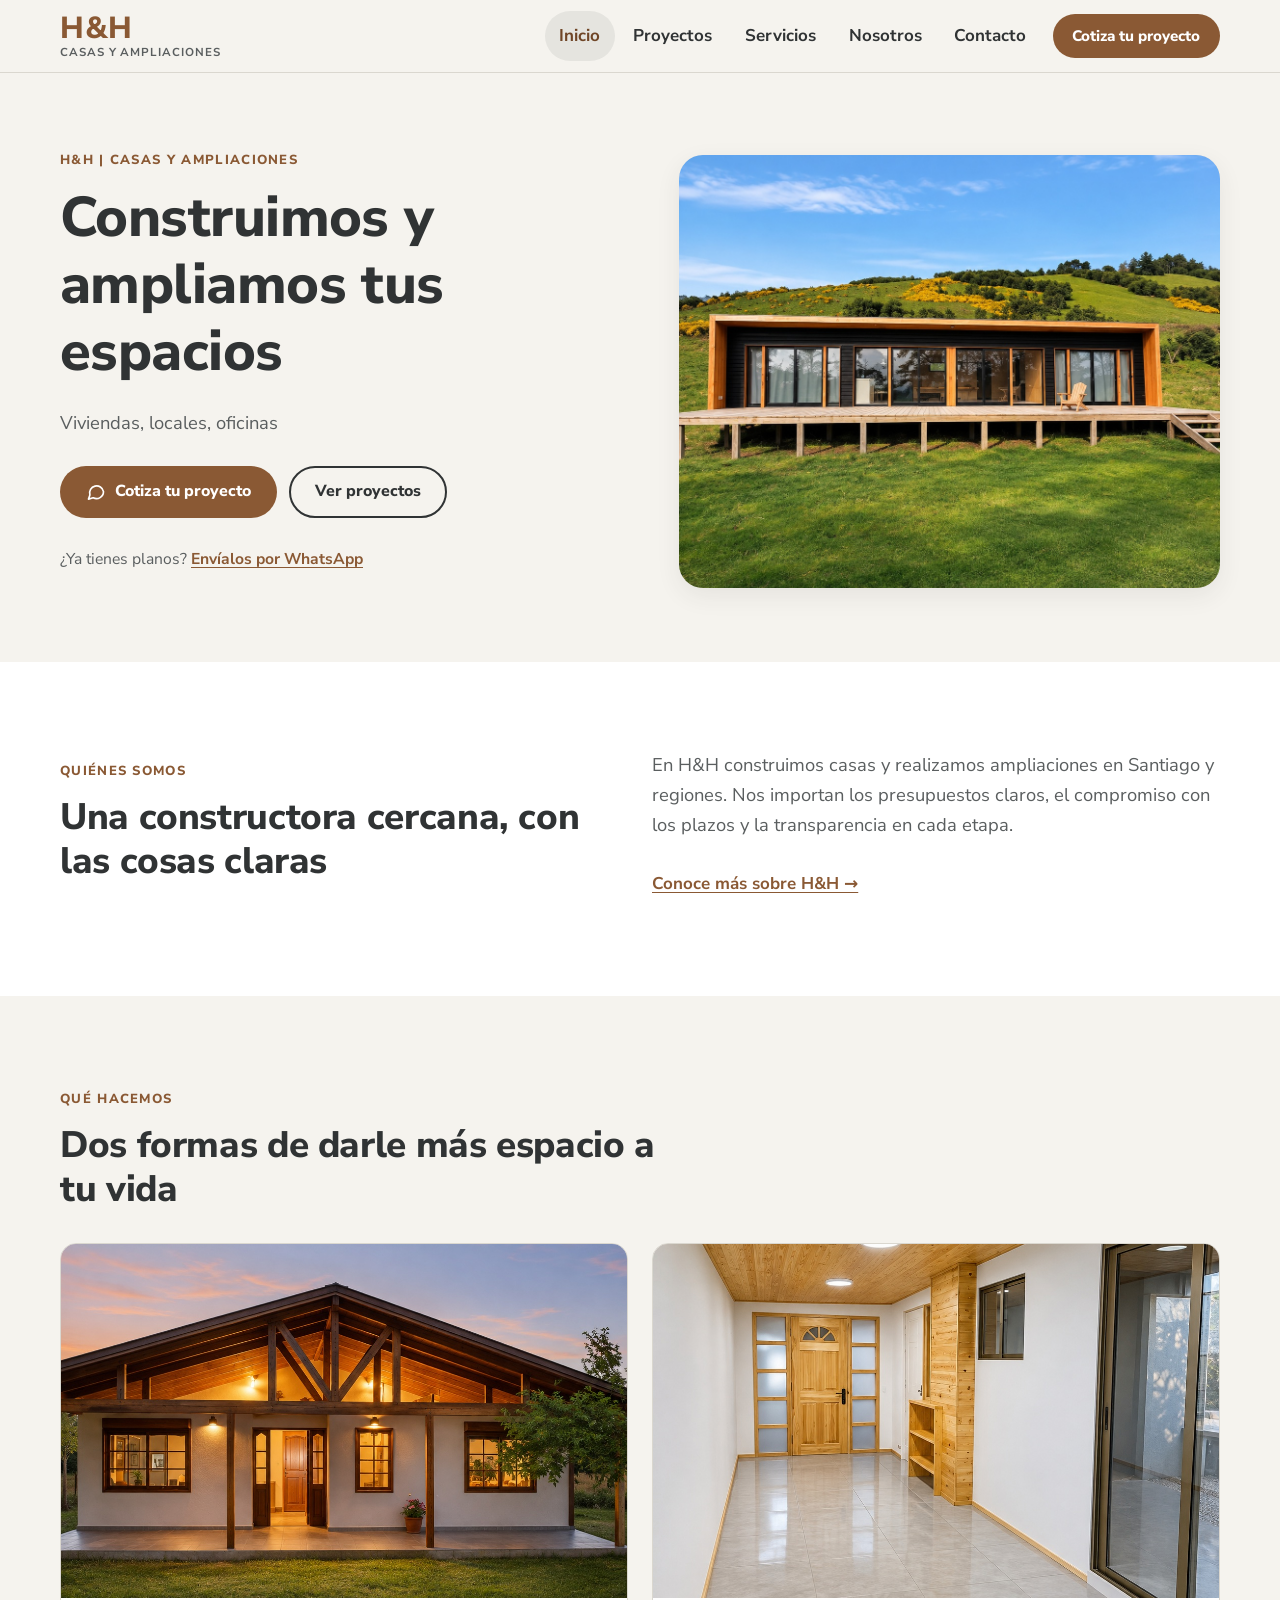
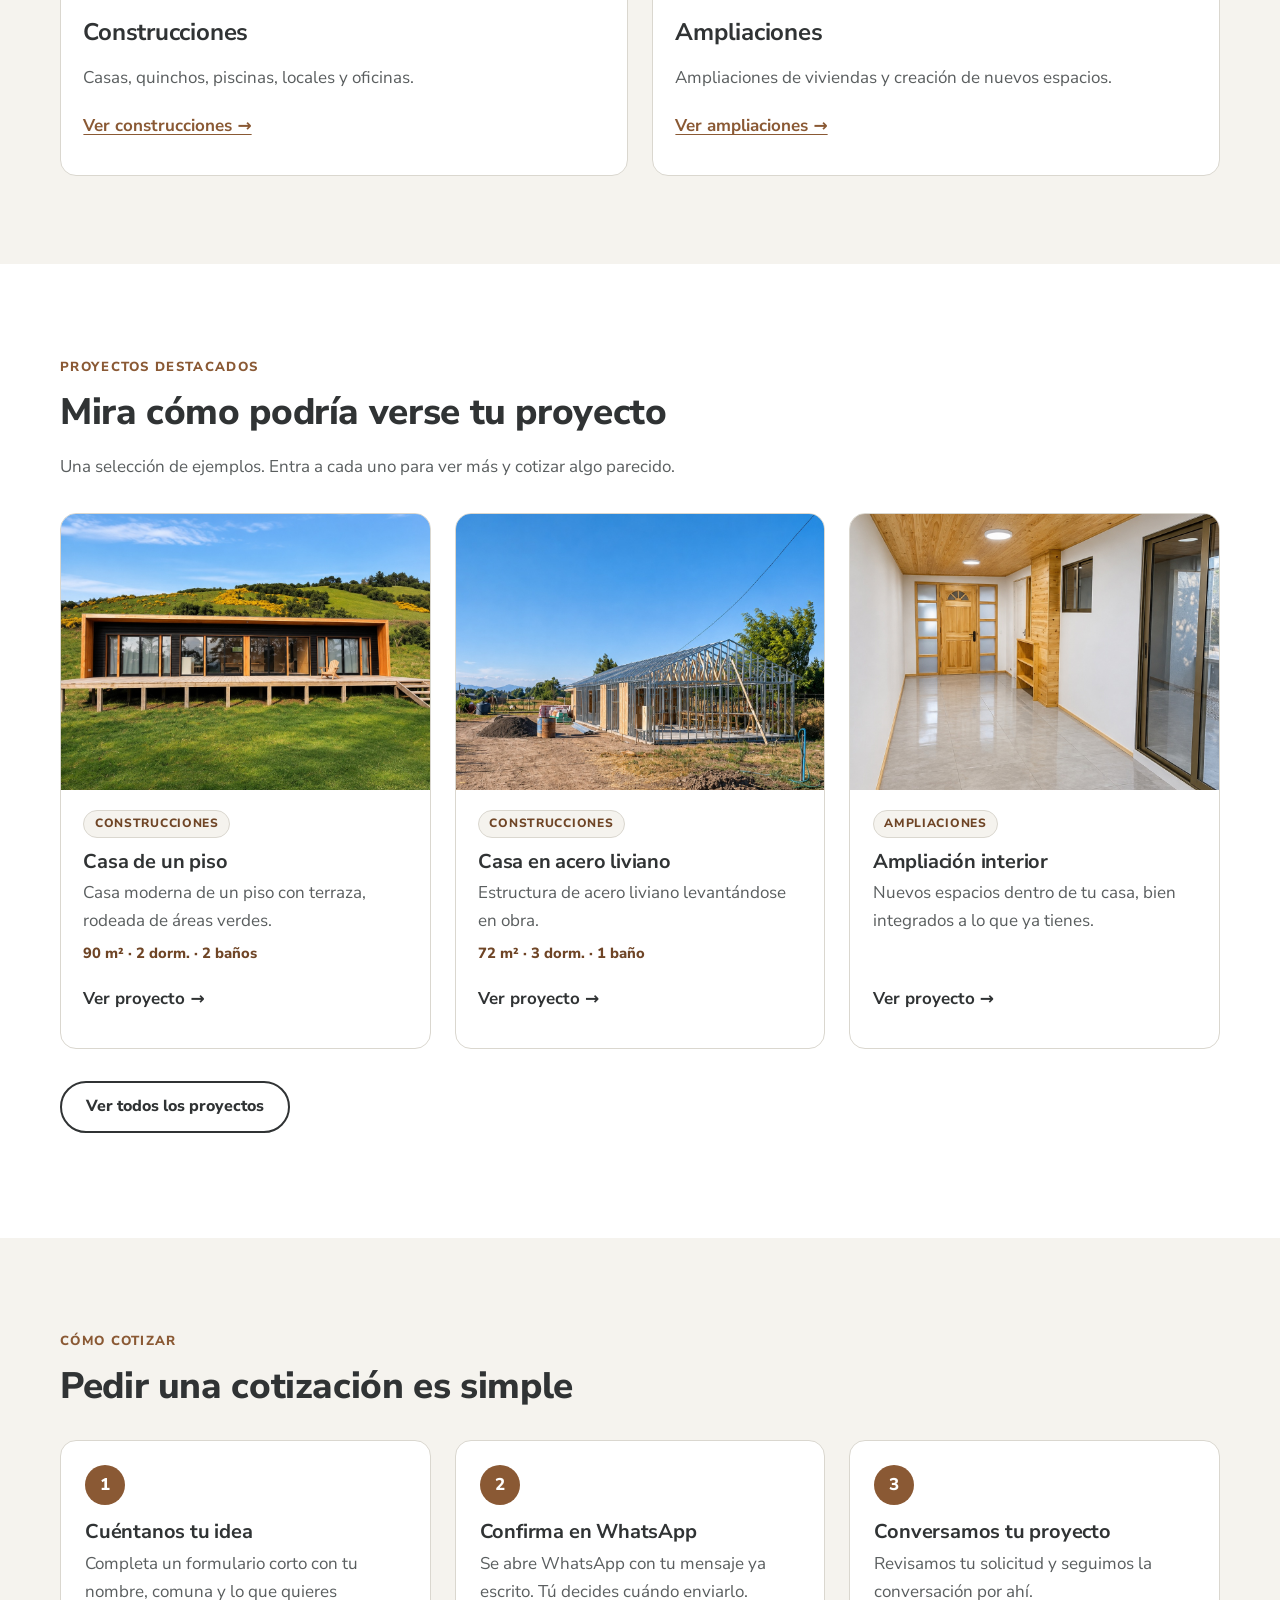
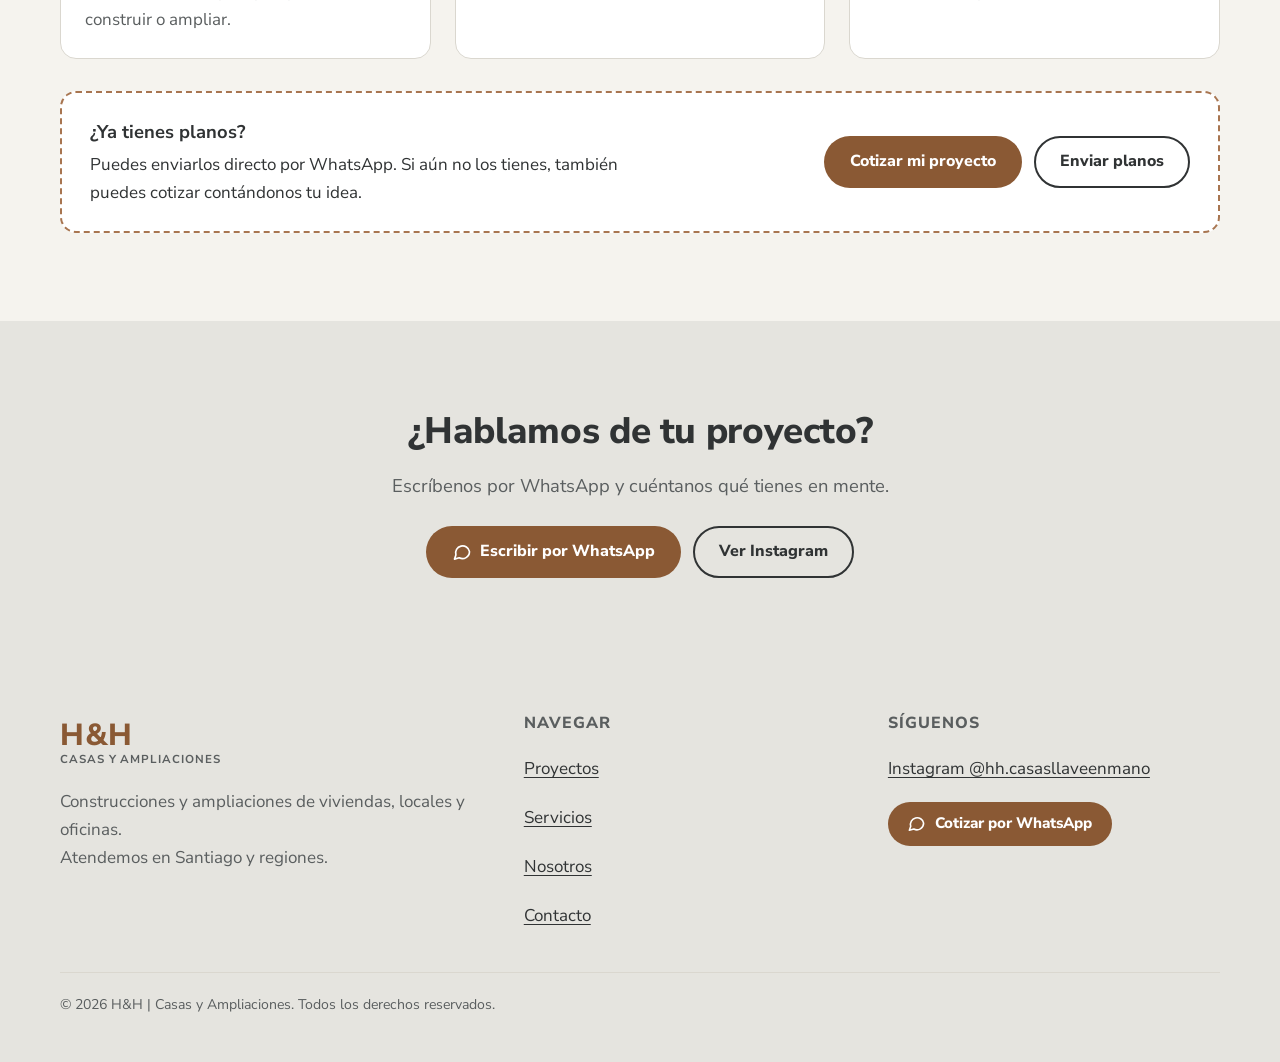
==== commit 13baabb5: "Update index.html" ====
--- a/index.html
+++ b/index.html
@@ -42,25 +42,64 @@
 </header>
 <main id="contenido">
 
+
 <section class="hero">
-  <div class="hero-intro">
-  </div>
+  <div class="container hero-grid">
+
+    <div class="hero-intro">
       <span class="eyebrow">H&amp;H | Casas y Ampliaciones</span>
       <h1>Construimos y ampliamos tus espacios</h1>
-      <p class="lead">Viviendas, locales, oficinas
+      <p class="lead">Viviendas, locales, oficinas</p>
+    </div>
+
+    <div class="hero-actions">
+      <div class="btn-row">
+        <button type="button" class="btn btn-primary" data-quote="">
+          <svg viewBox="0 0 24 24" fill="none"
+               stroke="currentColor" stroke-width="2"
+               stroke-linecap="round" stroke-linejoin="round"
+               aria-hidden="true">
+            <path d="M21 11.5a8.4 8.4 0 0 1-12.4 7.4L3 20.5l1.7-5A8.4 8.4 0 1 1 21 11.5z"/>
+          </svg>
+          Cotiza tu proyecto
+        </button>
+
+        <a class="btn btn-secondary" href="proyectos.html">
+          Ver proyectos
+        </a>
+      </div>
+
+      <p class="hero-plans">
+        ¿Ya tienes planos?
+        <button type="button" data-plans>
+          Envíalos por WhatsApp
+        </button>
+      </p>
+    </div>
+
+    <div class="hero-picture">
+      <div class="hero-media">
+        <div class="ph">
+          <svg class="ph-icon" viewBox="0 0 24 24"
+               fill="none" stroke="currentColor"
+               stroke-width="1.5"
+               stroke-linecap="round" stroke-linejoin="round"
+               aria-hidden="true">
+            <path d="M3 11l9-8 9 8"/>
+            <path d="M5 10v10h14V10"/>
+            <path d="M10 20v-6h4v6"/>
+          </svg>
+          <span class="ph-text">Foto de portada</span>
+          <img src="assets/construccion2.jpg"
+               alt="Casa de un piso con áreas verdes"
+               fetchpriority="high" decoding="async">
         </div>
-<div class="hero-actions">
-      <div class="btn-row">
-        <button type="button" class="btn btn-primary" data-quote=""><svg viewBox="0 0 24 24" fill="none" stroke="currentColor" stroke-width="2" stroke-linecap="round" stroke-linejoin="round" aria-hidden="true"><path d="M21 11.5a8.4 8.4 0 0 1-12.4 7.4L3 20.5l1.7-5A8.4 8.4 0 1 1 21 11.5z"/></svg>Cotiza tu proyecto</button>
-        <a class="btn btn-secondary" href="proyectos.html">Ver proyectos</a>
-      </div>
-      <p class="hero-plans">¿Ya tienes planos? <button type="button" data-plans>Envíalos por WhatsApp</button></p>
-    </div>
-    <div class="hero-picture"></div>
-      <div class="hero-media"><div class="ph"><svg class="ph-icon" viewBox="0 0 24 24" fill="none" stroke="currentColor" stroke-width="1.5" stroke-linecap="round" stroke-linejoin="round" aria-hidden="true"><path d="M3 11l9-8 9 8"/><path d="M5 10v10h14V10"/><path d="M10 20v-6h4v6"/></svg><span class="ph-text">Foto de portada</span><img src="assets/construccion2.jpg" alt="Casa de un piso con áreas verdes" fetchpriority="high" decoding="async"></div></div>
-    </div>
-  </div>
-</section>
+      </div>
+    </div>
+
+  </div>
+</section>
+
 
 <section class="section section-alt">
   <div class="container grid grid-2" style="align-items:center">
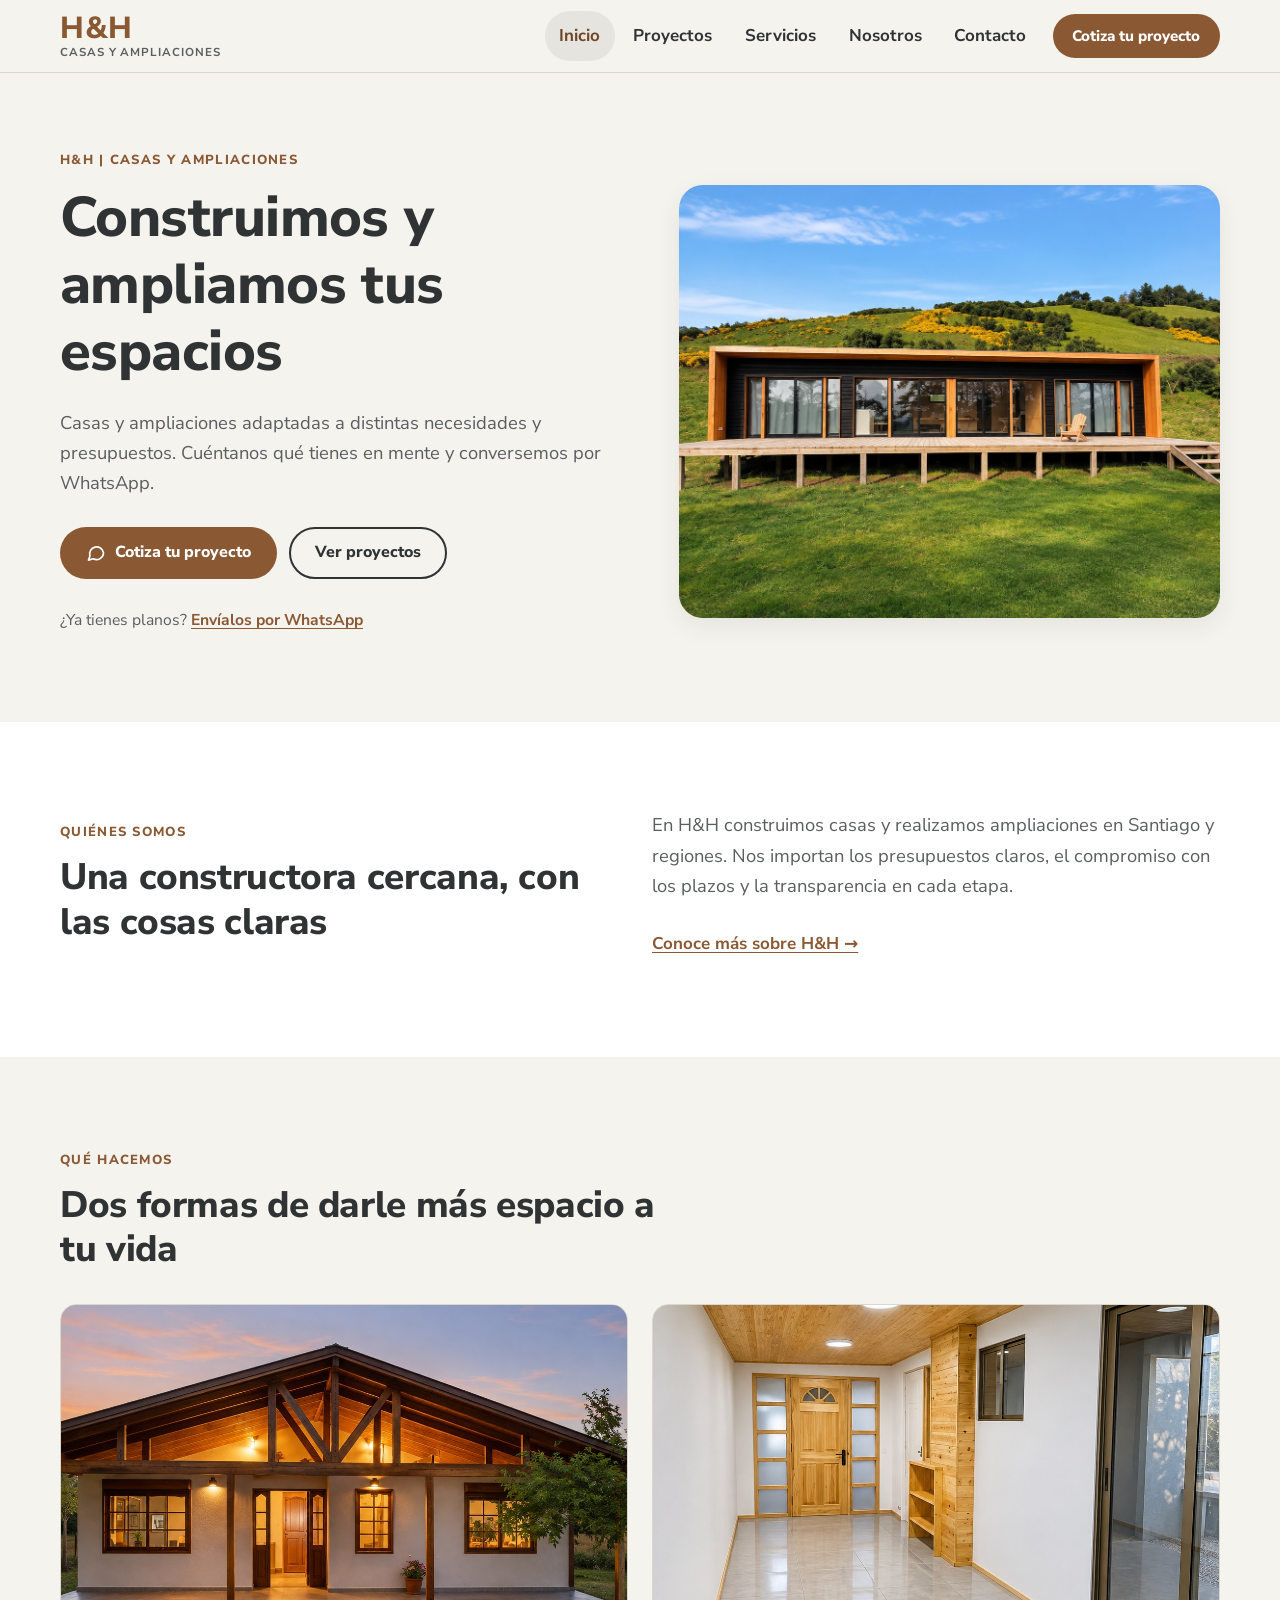
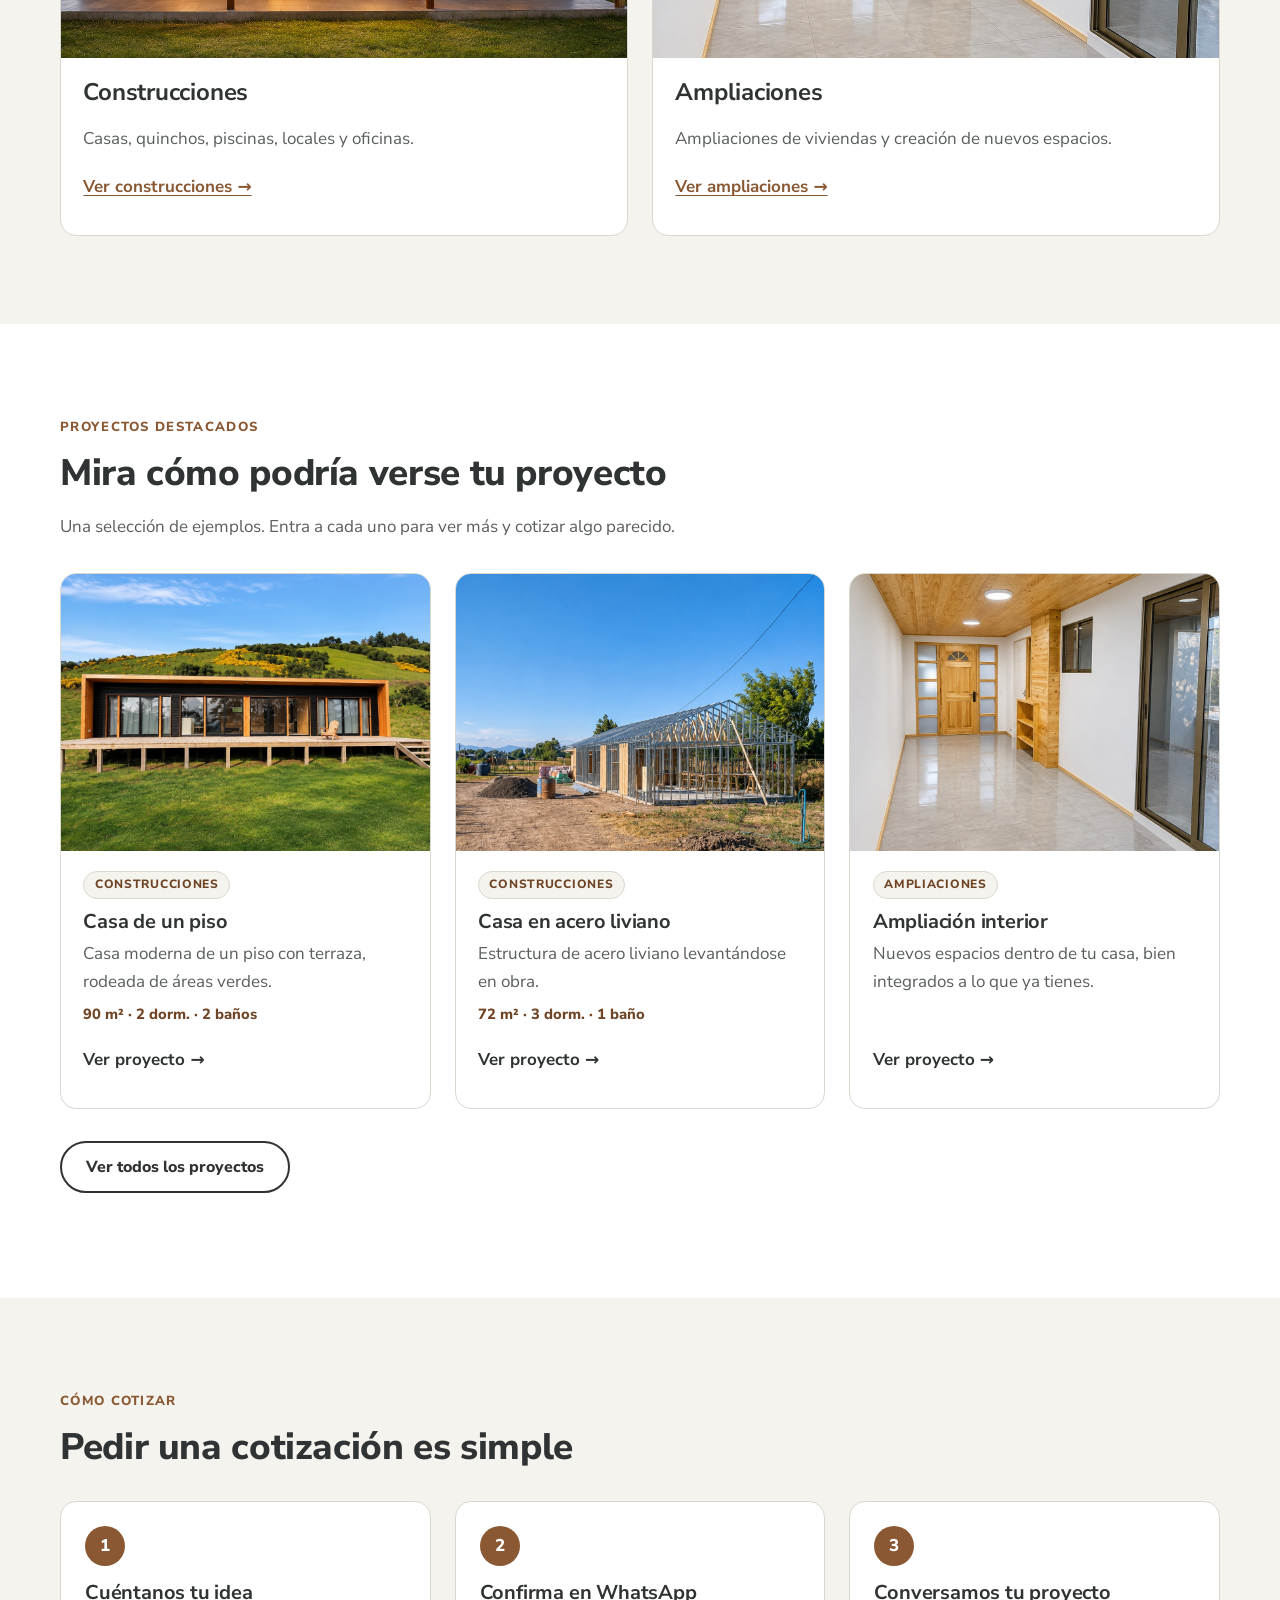
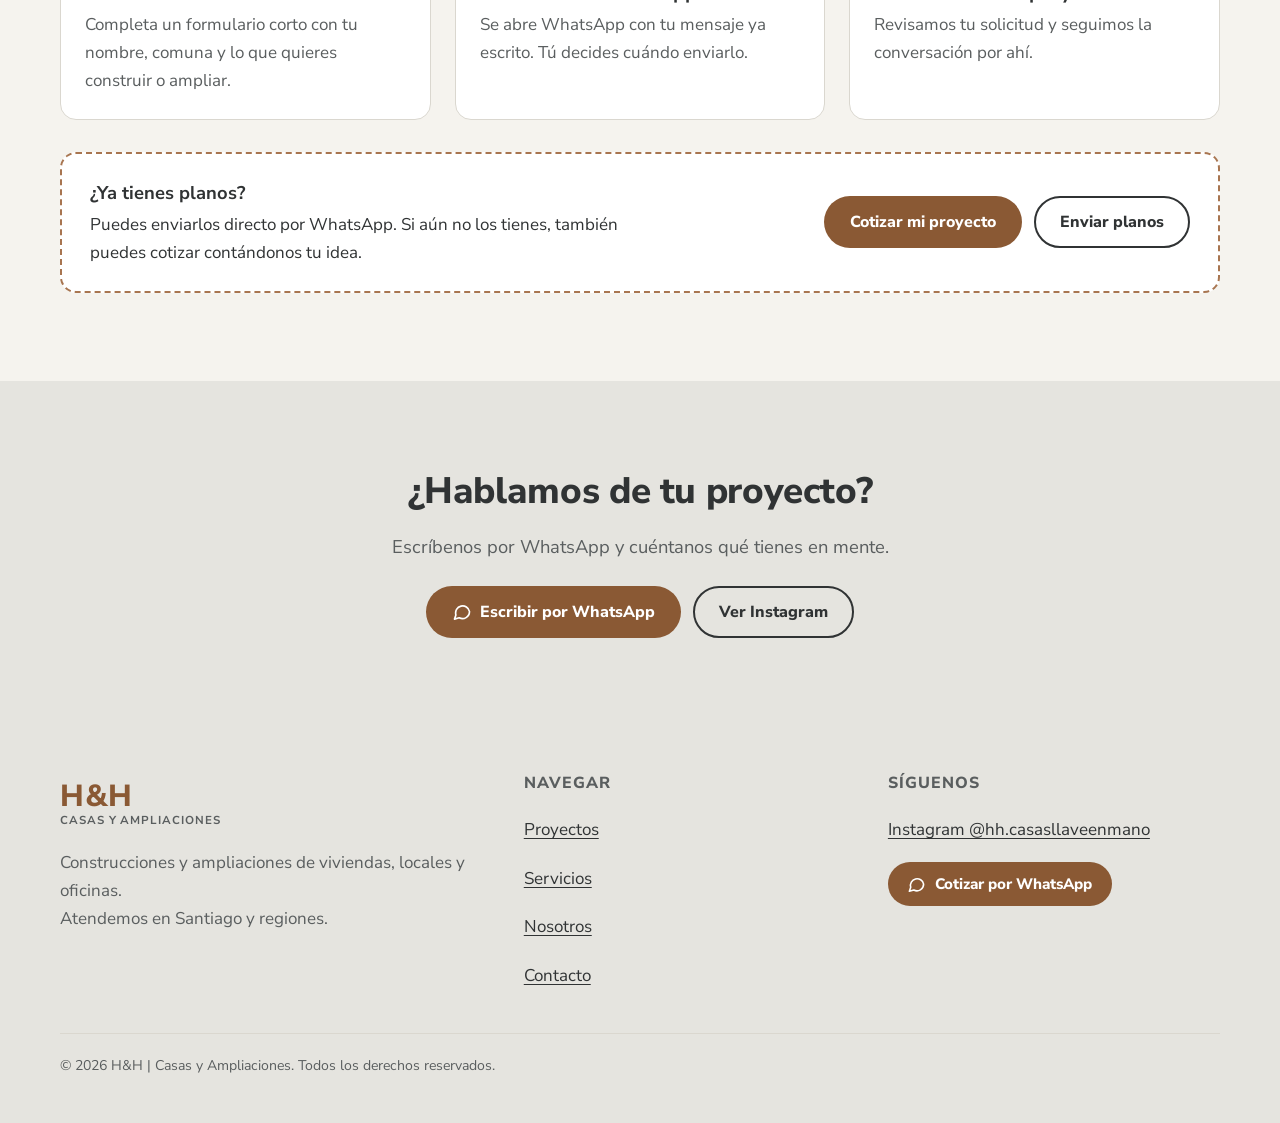
==== commit 5e2e43d9: "Update index.html" ====
--- a/index.html
+++ b/index.html
@@ -49,7 +49,7 @@
     <div class="hero-intro">
       <span class="eyebrow">H&amp;H | Casas y Ampliaciones</span>
       <h1>Construimos y ampliamos tus espacios</h1>
-      <p class="lead">Viviendas, locales, oficinas</p>
+    <p class="lead">Casas y ampliaciones adaptadas a distintas necesidades y presupuestos. Cuéntanos qué tienes en mente y conversemos por WhatsApp.</p>
     </div>
 
     <div class="hero-actions">
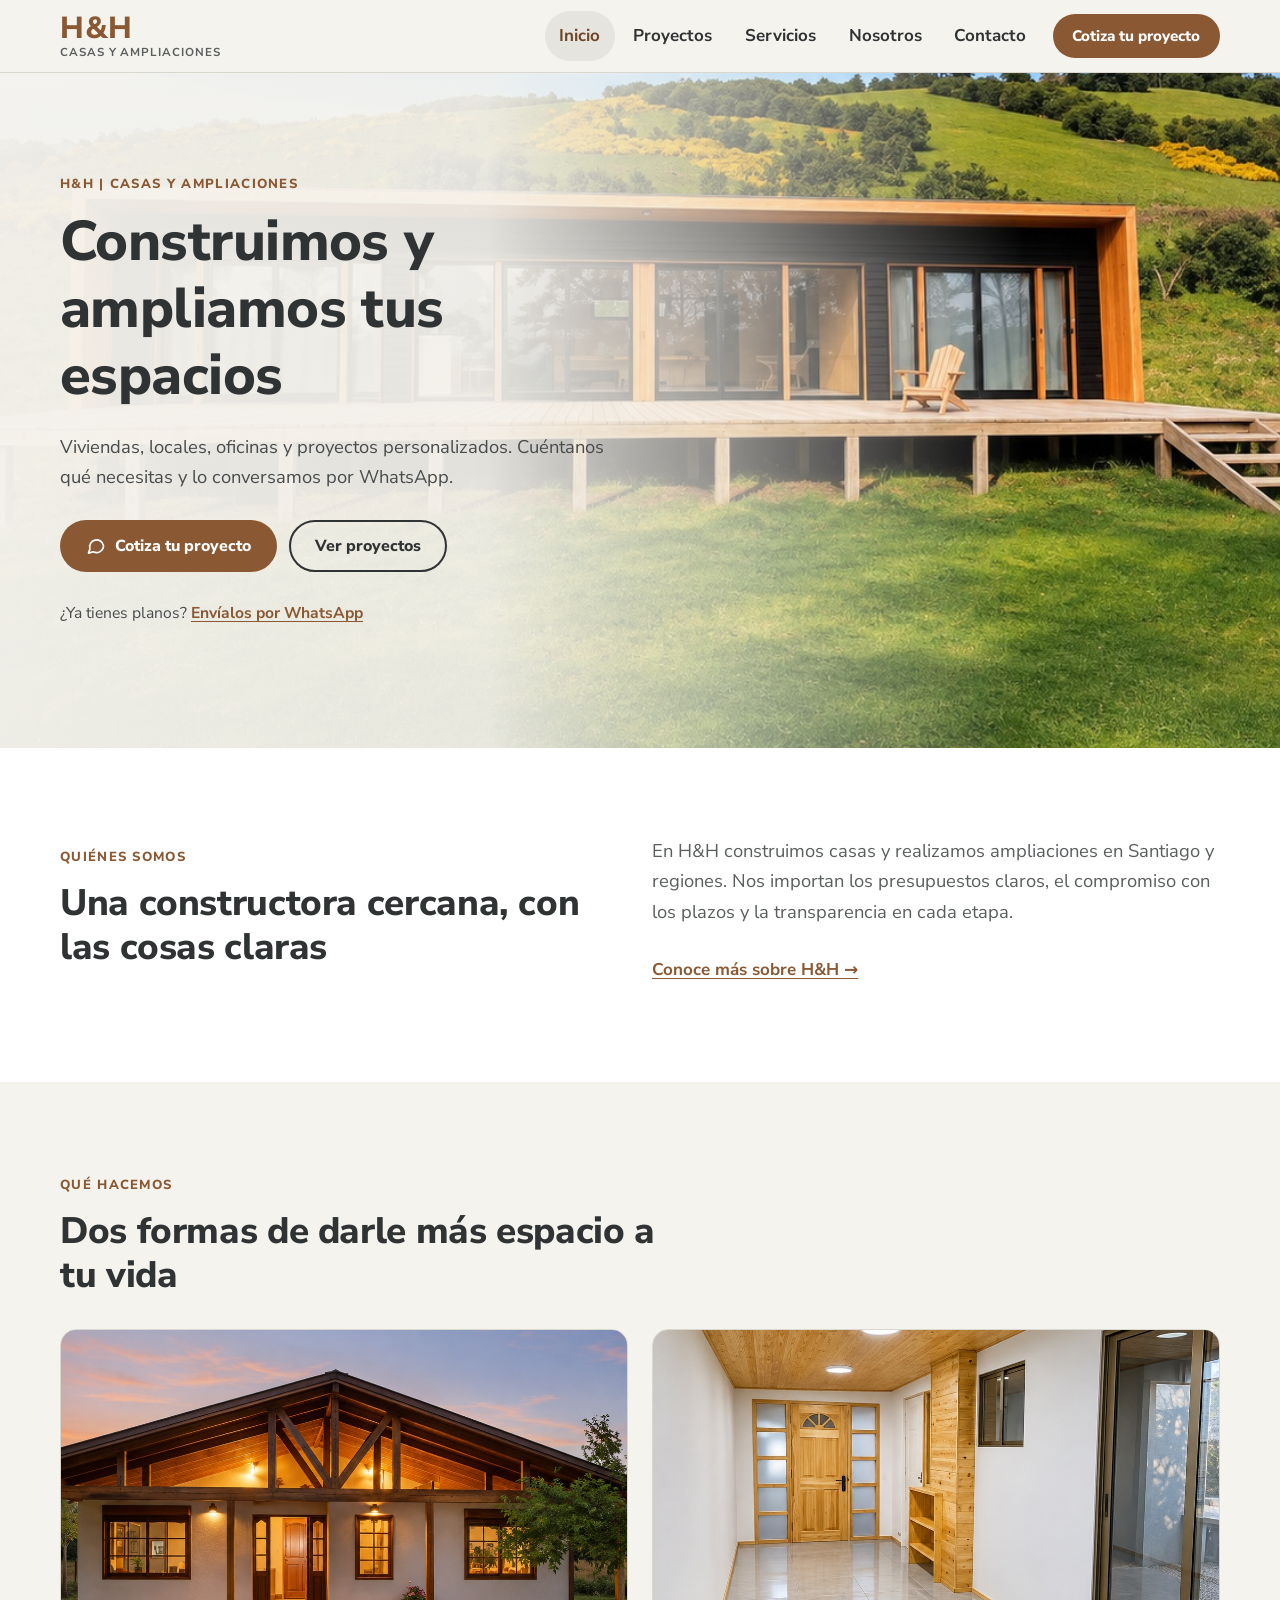
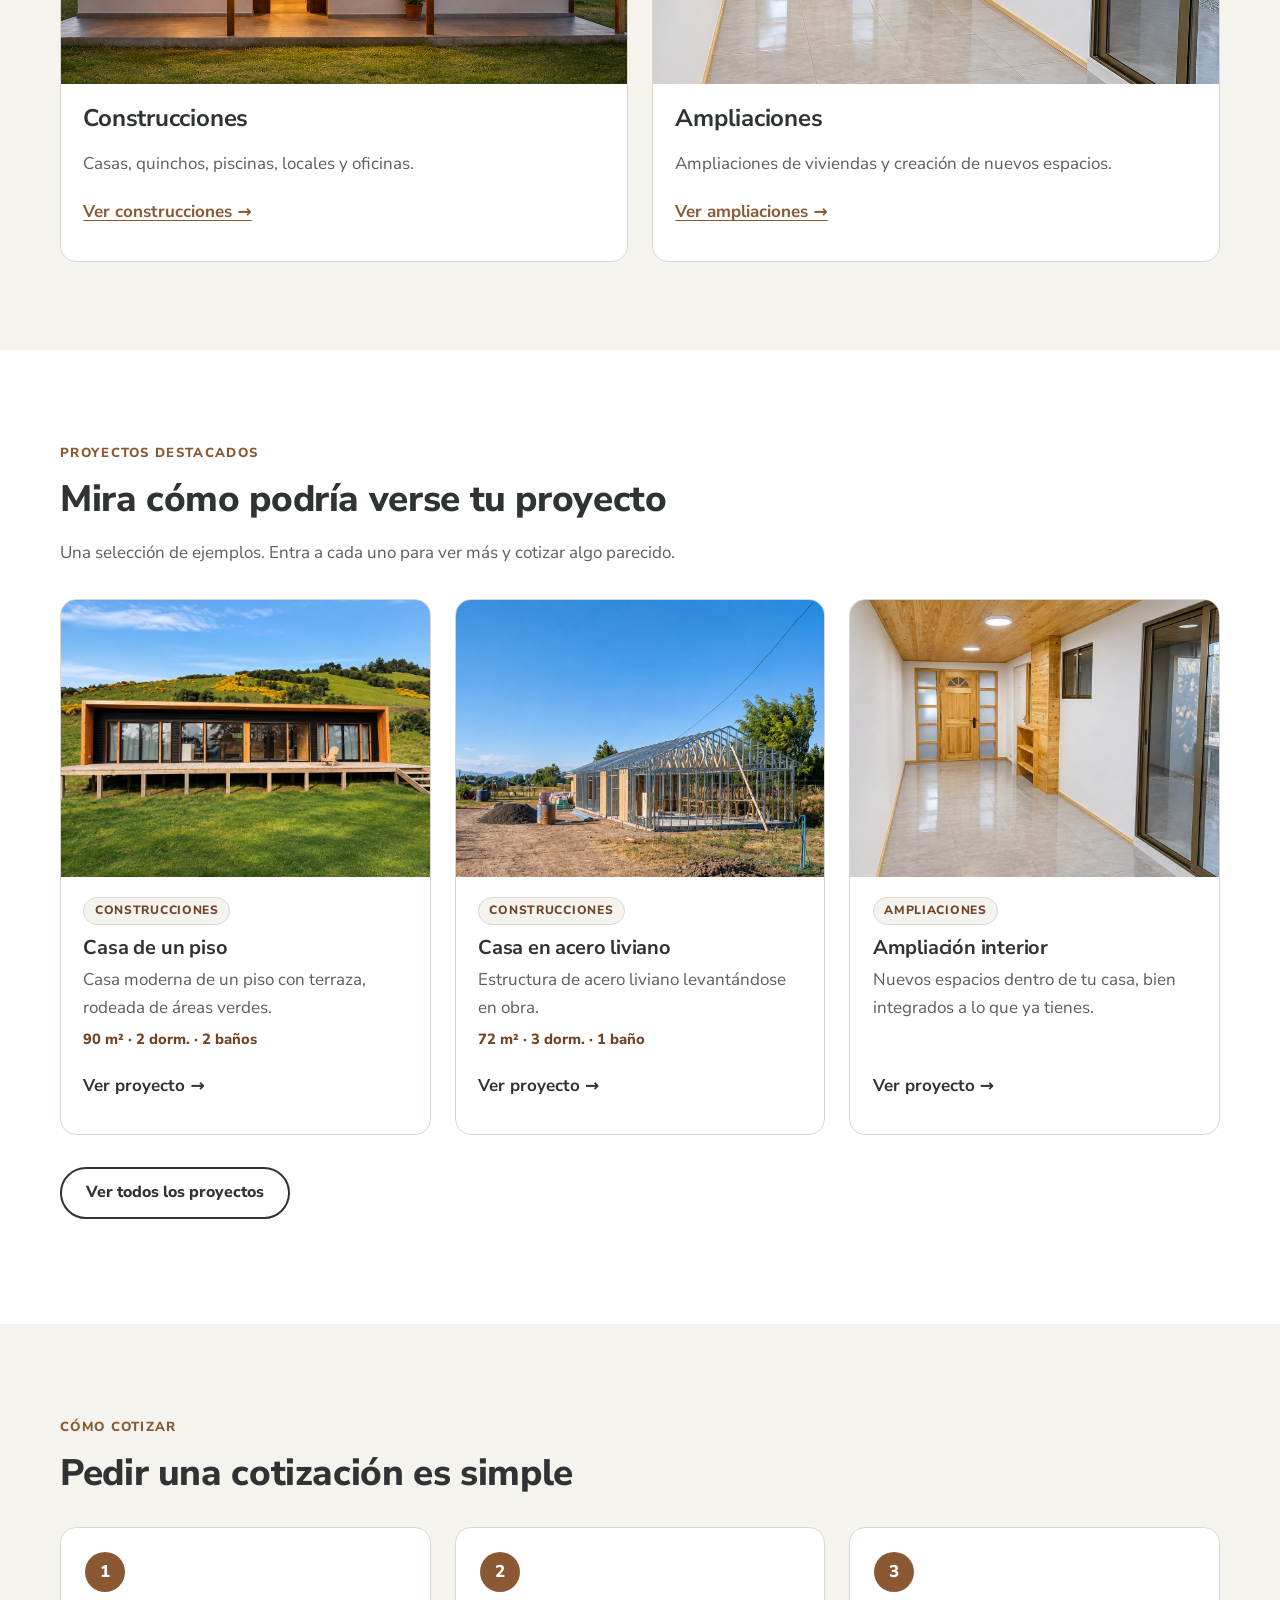
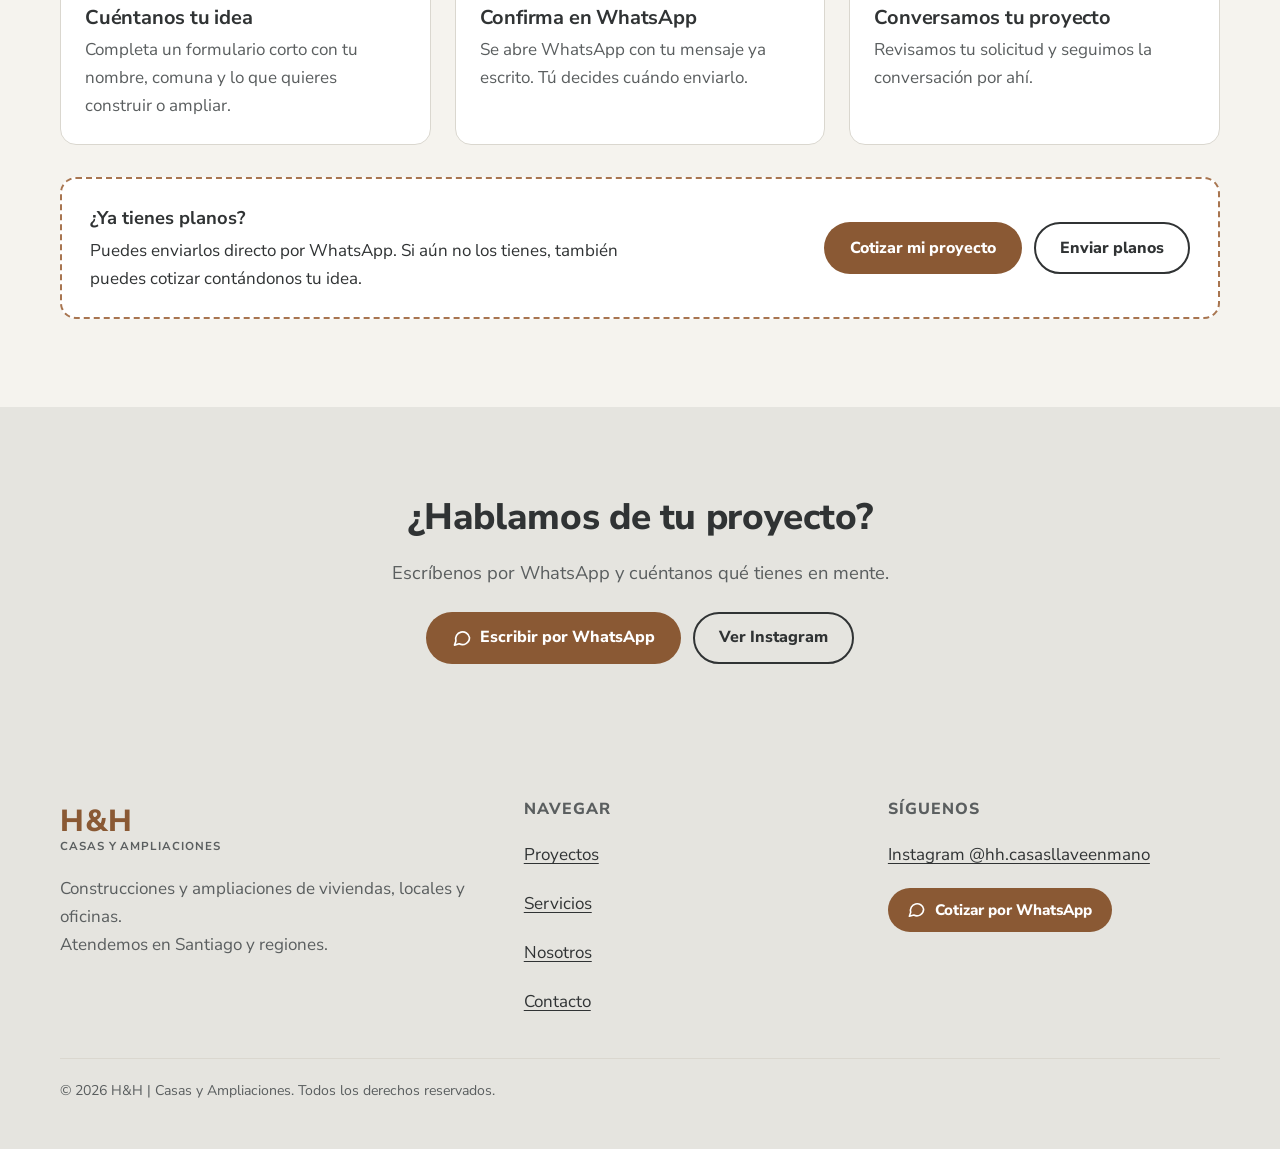
==== commit 38fd66b4: "Update index.html" ====
--- a/index.html
+++ b/index.html
@@ -42,64 +42,21 @@
 </header>
 <main id="contenido">
 
-
 <section class="hero">
-  <div class="container hero-grid">
-
-    <div class="hero-intro">
+  <div class="hero-bg"><img src="assets/construccion2.jpg" alt="" fetchpriority="high" decoding="async"></div>
+  <div class="container">
+    <div class="hero-content">
       <span class="eyebrow">H&amp;H | Casas y Ampliaciones</span>
       <h1>Construimos y ampliamos tus espacios</h1>
-    <p class="lead">Casas y ampliaciones adaptadas a distintas necesidades y presupuestos. Cuéntanos qué tienes en mente y conversemos por WhatsApp.</p>
+      <p class="lead">Viviendas, locales, oficinas y proyectos personalizados. Cuéntanos qué necesitas y lo conversamos por WhatsApp.</p>
+      <div class="btn-row">
+        <button type="button" class="btn btn-primary" data-quote=""><svg viewBox="0 0 24 24" fill="none" stroke="currentColor" stroke-width="2" stroke-linecap="round" stroke-linejoin="round" aria-hidden="true"><path d="M21 11.5a8.4 8.4 0 0 1-12.4 7.4L3 20.5l1.7-5A8.4 8.4 0 1 1 21 11.5z"/></svg>Cotiza tu proyecto</button>
+        <a class="btn btn-secondary" href="proyectos.html">Ver proyectos</a>
+      </div>
+      <p class="hero-plans">¿Ya tienes planos? <button type="button" data-plans>Envíalos por WhatsApp</button></p>
     </div>
-
-    <div class="hero-actions">
-      <div class="btn-row">
-        <button type="button" class="btn btn-primary" data-quote="">
-          <svg viewBox="0 0 24 24" fill="none"
-               stroke="currentColor" stroke-width="2"
-               stroke-linecap="round" stroke-linejoin="round"
-               aria-hidden="true">
-            <path d="M21 11.5a8.4 8.4 0 0 1-12.4 7.4L3 20.5l1.7-5A8.4 8.4 0 1 1 21 11.5z"/>
-          </svg>
-          Cotiza tu proyecto
-        </button>
-
-        <a class="btn btn-secondary" href="proyectos.html">
-          Ver proyectos
-        </a>
-      </div>
-
-      <p class="hero-plans">
-        ¿Ya tienes planos?
-        <button type="button" data-plans>
-          Envíalos por WhatsApp
-        </button>
-      </p>
-    </div>
-
-    <div class="hero-picture">
-      <div class="hero-media">
-        <div class="ph">
-          <svg class="ph-icon" viewBox="0 0 24 24"
-               fill="none" stroke="currentColor"
-               stroke-width="1.5"
-               stroke-linecap="round" stroke-linejoin="round"
-               aria-hidden="true">
-            <path d="M3 11l9-8 9 8"/>
-            <path d="M5 10v10h14V10"/>
-            <path d="M10 20v-6h4v6"/>
-          </svg>
-          <span class="ph-text">Foto de portada</span>
-          <img src="assets/construccion2.jpg"
-               alt="Casa de un piso con áreas verdes"
-               fetchpriority="high" decoding="async">
-        </div>
-      </div>
-    </div>
-
   </div>
 </section>
-
 
 <section class="section section-alt">
   <div class="container grid grid-2" style="align-items:center">
--- a/style.css
+++ b/style.css
@@ -138,40 +138,25 @@
 .ph img { position: absolute; inset: 0; width: 100%; height: 100%; object-fit: cover; }
 .ph:has(img) .ph-text, .ph:has(img) .ph-icon { visibility: hidden; }
 
-/* ---------- Hero ---------- */
-.hero { padding: clamp(2rem, 6vw, 4.5rem) 0 clamp(2.5rem, 6vw, 4rem); }
-.hero-grid {
-  display: grid;
-  grid-template-columns: 1.05fr 1fr;
-  grid-template-areas:
-    "intro picture"
-    "actions picture";
-  column-gap: clamp(1.5rem, 4vw, 3.5rem);
-  row-gap: 0;
-  align-items: center;
-}
-
-.hero-intro {
-  grid-area: intro;
-  align-self: end;
-}
-
-.hero-actions {
-  grid-area: actions;
-  align-self: start;
-}
-
-.hero-picture {
-  grid-area: picture;
-  align-self: center;
-  min-width: 0;
-}
+/* ---------- Hero (foto de fondo) ---------- */
+.hero {
+  position: relative; isolation: isolate; overflow: hidden;
+  display: flex; align-items: center;
+  min-height: min(660px, 82vh); padding: clamp(3rem, 8vw, 6rem) 0;
+}
+.hero-bg { position: absolute; inset: 0; z-index: -2; background: linear-gradient(135deg, #ECE8DF 0%, #DDD6C8 100%); }
+.hero-bg img { width: 100%; height: 100%; object-fit: cover; object-position: 50% 60%; }
+/* Degradado cálido y claro: mantiene el texto legible y deja ver la foto a la derecha */
+.hero::after {
+  content: ""; position: absolute; inset: 0; z-index: -1;
+  background: linear-gradient(90deg, rgba(245,243,238,.96) 0%, rgba(245,243,238,.92) 38%, rgba(245,243,238,.55) 58%, rgba(245,243,238,0) 80%);
+}
+.hero > .container { position: relative; }
+.hero-content { max-width: 560px; }
 .hero h1 { margin-bottom: .4em; }
-.hero .lead { margin-bottom: 1.75rem; }
-.hero-plans { margin-top: 1.25rem; font-size: .98rem; color: var(--muted); }
+.hero .lead { margin-bottom: 1.75rem; color: #484C4D; }
+.hero-plans { margin-top: 1.25rem; font-size: .98rem; color: #484C4D; }
 .hero-plans button { min-height: 44px; font: inherit; font-weight: 700; color: var(--wood-dark); background: none; border: 0; padding: .35rem 0; cursor: pointer; text-decoration: underline; text-underline-offset: 3px; }
-.hero-media { border-radius: 24px; overflow: hidden; box-shadow: var(--shadow); }
-.hero-media .ph { aspect-ratio: 5 / 4; }
 .caption { font-size: .85rem; color: var(--muted); margin-top: .6rem; }
 
 /* ---------- Cards ---------- */
@@ -407,26 +392,10 @@
 .no-js .reveal { opacity: 1; transform: none; }
 
 /* ---------- Responsive ---------- */
-@media (max-width: 960px) { .hero-grid {
-  grid-template-columns: 1fr;
-  grid-template-areas:
-    "intro"
-    "picture"
-    "actions";
-  row-gap: 1.15rem;
-}
-
-.hero-intro,
-.hero-actions,
-.hero-picture {
-  align-self: auto;
-}
-
-.hero .lead {
-  margin-bottom: 0;
-}
+@media (max-width: 960px) {
+  .hero::after { background: linear-gradient(90deg, rgba(245,243,238,.96) 0%, rgba(245,243,238,.93) 62%, rgba(245,243,238,.5) 80%, rgba(245,243,238,0) 100%); }
   .grid-3, .grid-4 { grid-template-columns: repeat(2, 1fr); }
-  .hero-grid, .project-layout, .contact-grid { grid-template-columns: 1fr; }
+  .project-layout, .contact-grid { grid-template-columns: 1fr; }
   .project-info { position: static; }
   .steps { grid-template-columns: 1fr; }
   .footer-grid { grid-template-columns: 1fr 1fr; }
@@ -444,18 +413,12 @@
   .site-nav .nav-cta { margin: .5rem 0 0; }
   .site-nav .nav-cta .btn { width: 100%; }
 }
-@media (max-width: 600px) {.hero {
-  padding-top: 1.1rem;
-}
-
-.hero-media {
-  border-radius: 16px;
-}
-
-.hero-media .ph {
-  aspect-ratio: 16 / 10;
-}
+@media (max-width: 600px) {
   body { font-size: 1rem; }
+  .hero { align-items: flex-start; min-height: 0; padding: 2.25rem 0 17rem; background: var(--cream); }
+  .hero-bg { top: 36%; bottom: -14%; }
+  .hero-bg img { object-position: 50% 55%; }
+  .hero::after { background: linear-gradient(180deg, rgba(245,243,238,1) 0%, rgba(245,243,238,.97) 58%, rgba(245,243,238,.5) 72%, rgba(245,243,238,0) 90%); }
   .mat-row { grid-template-columns: 1fr; gap: .15rem; padding: .95rem 1.1rem; }
   .plan-hint { display: block; }
   .grid-2, .grid-3, .grid-4, .footer-grid { grid-template-columns: 1fr; }
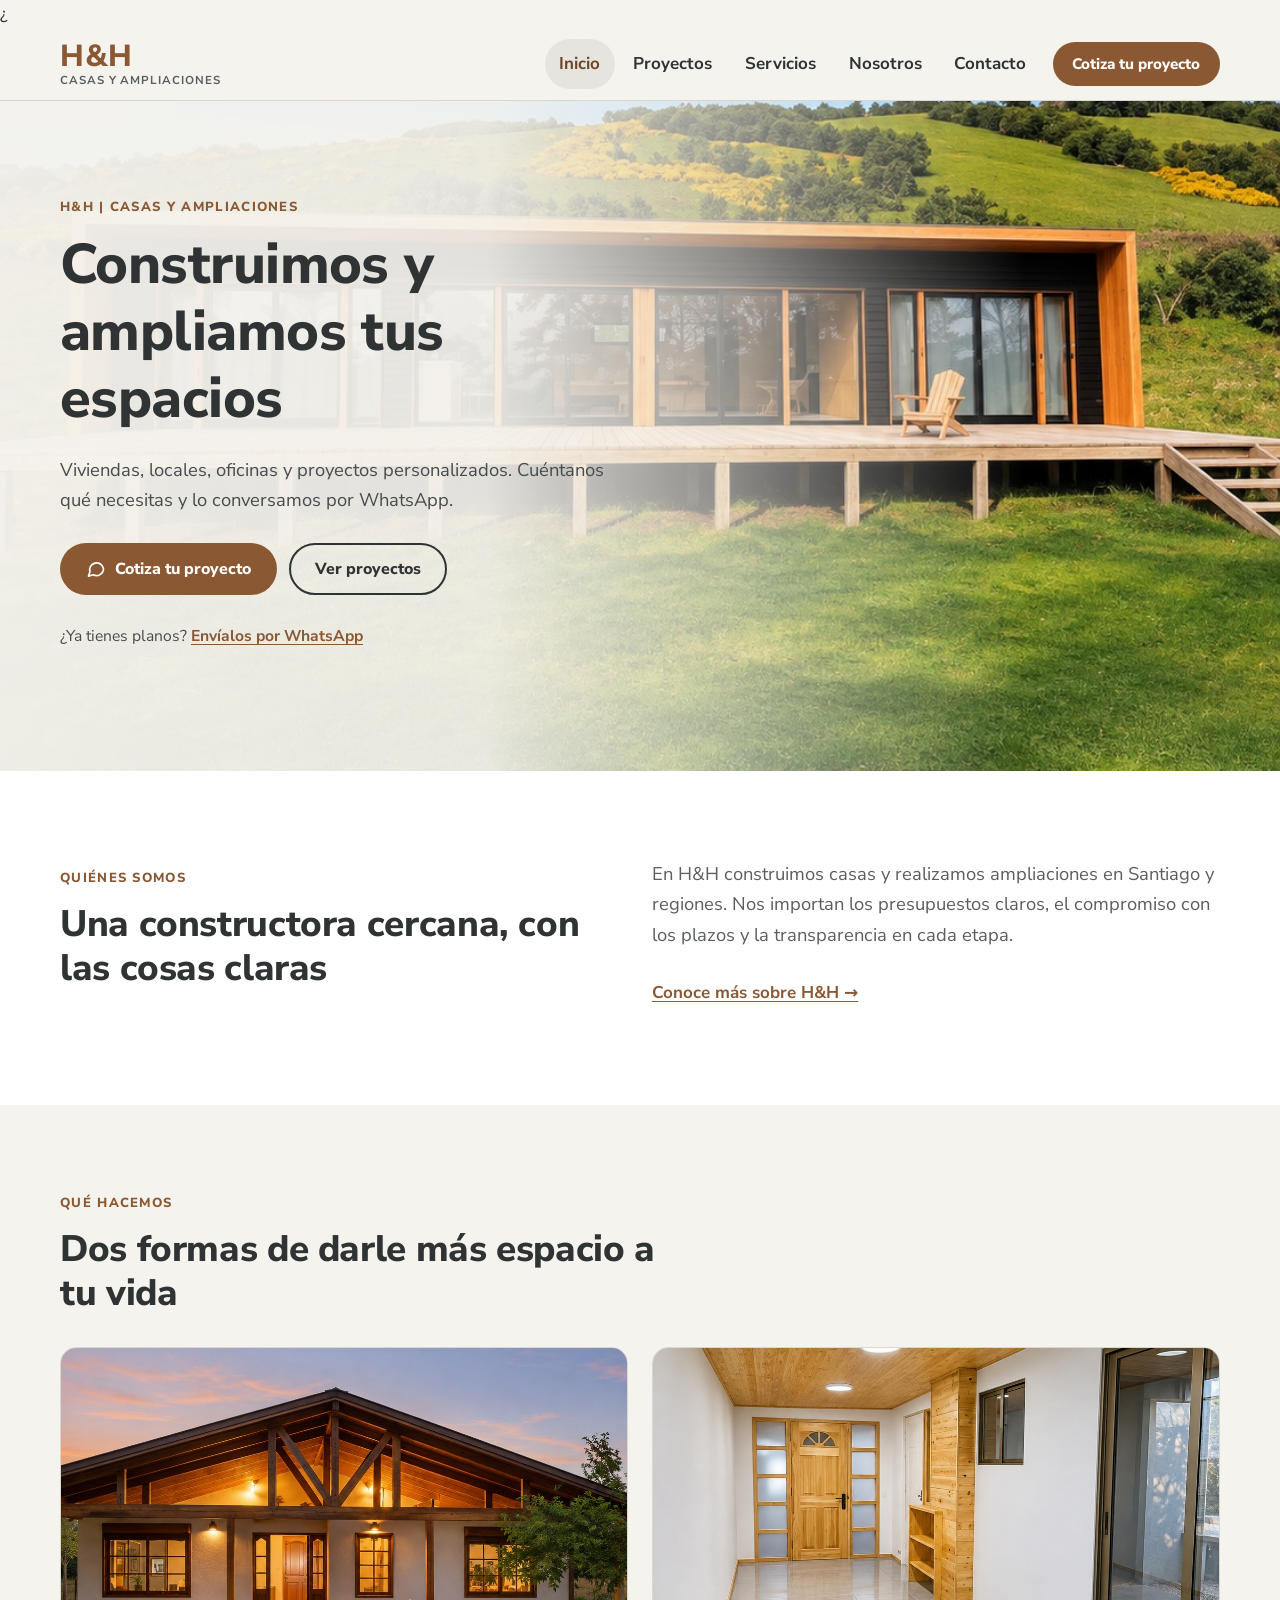
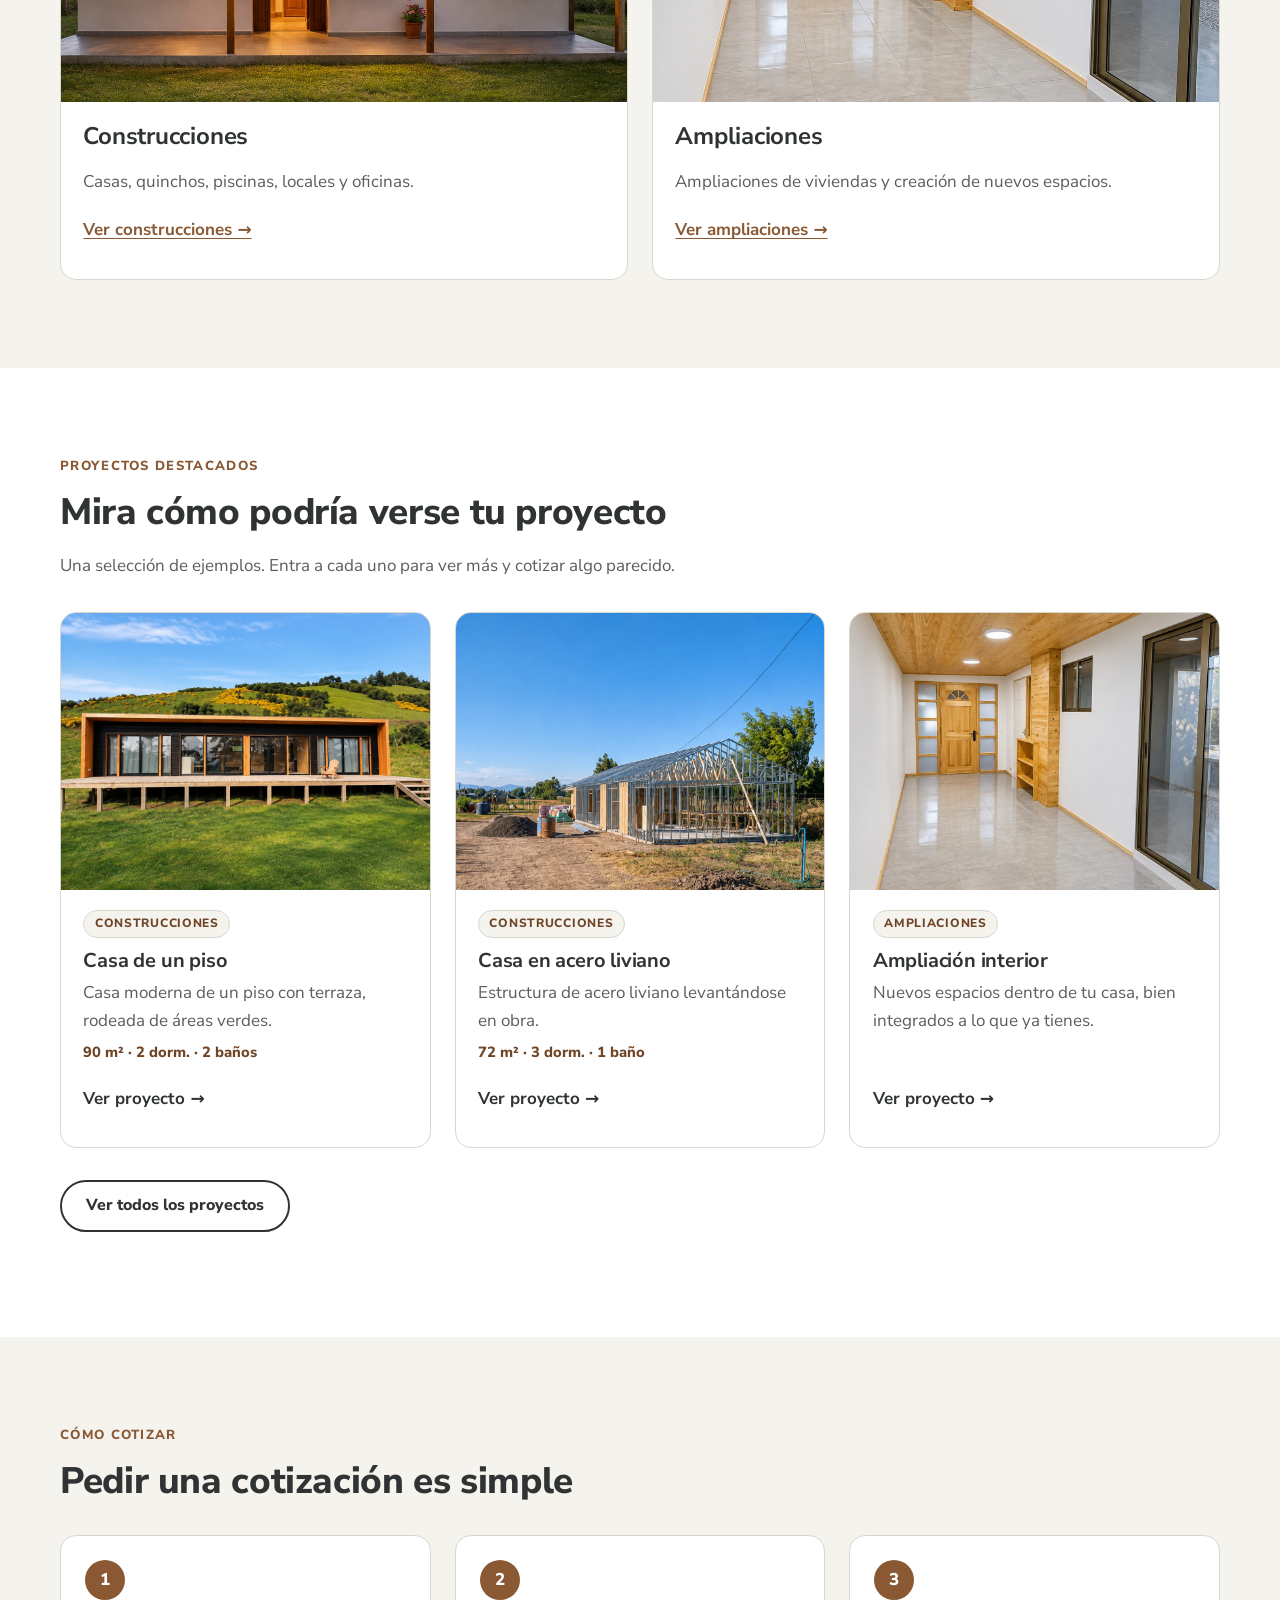
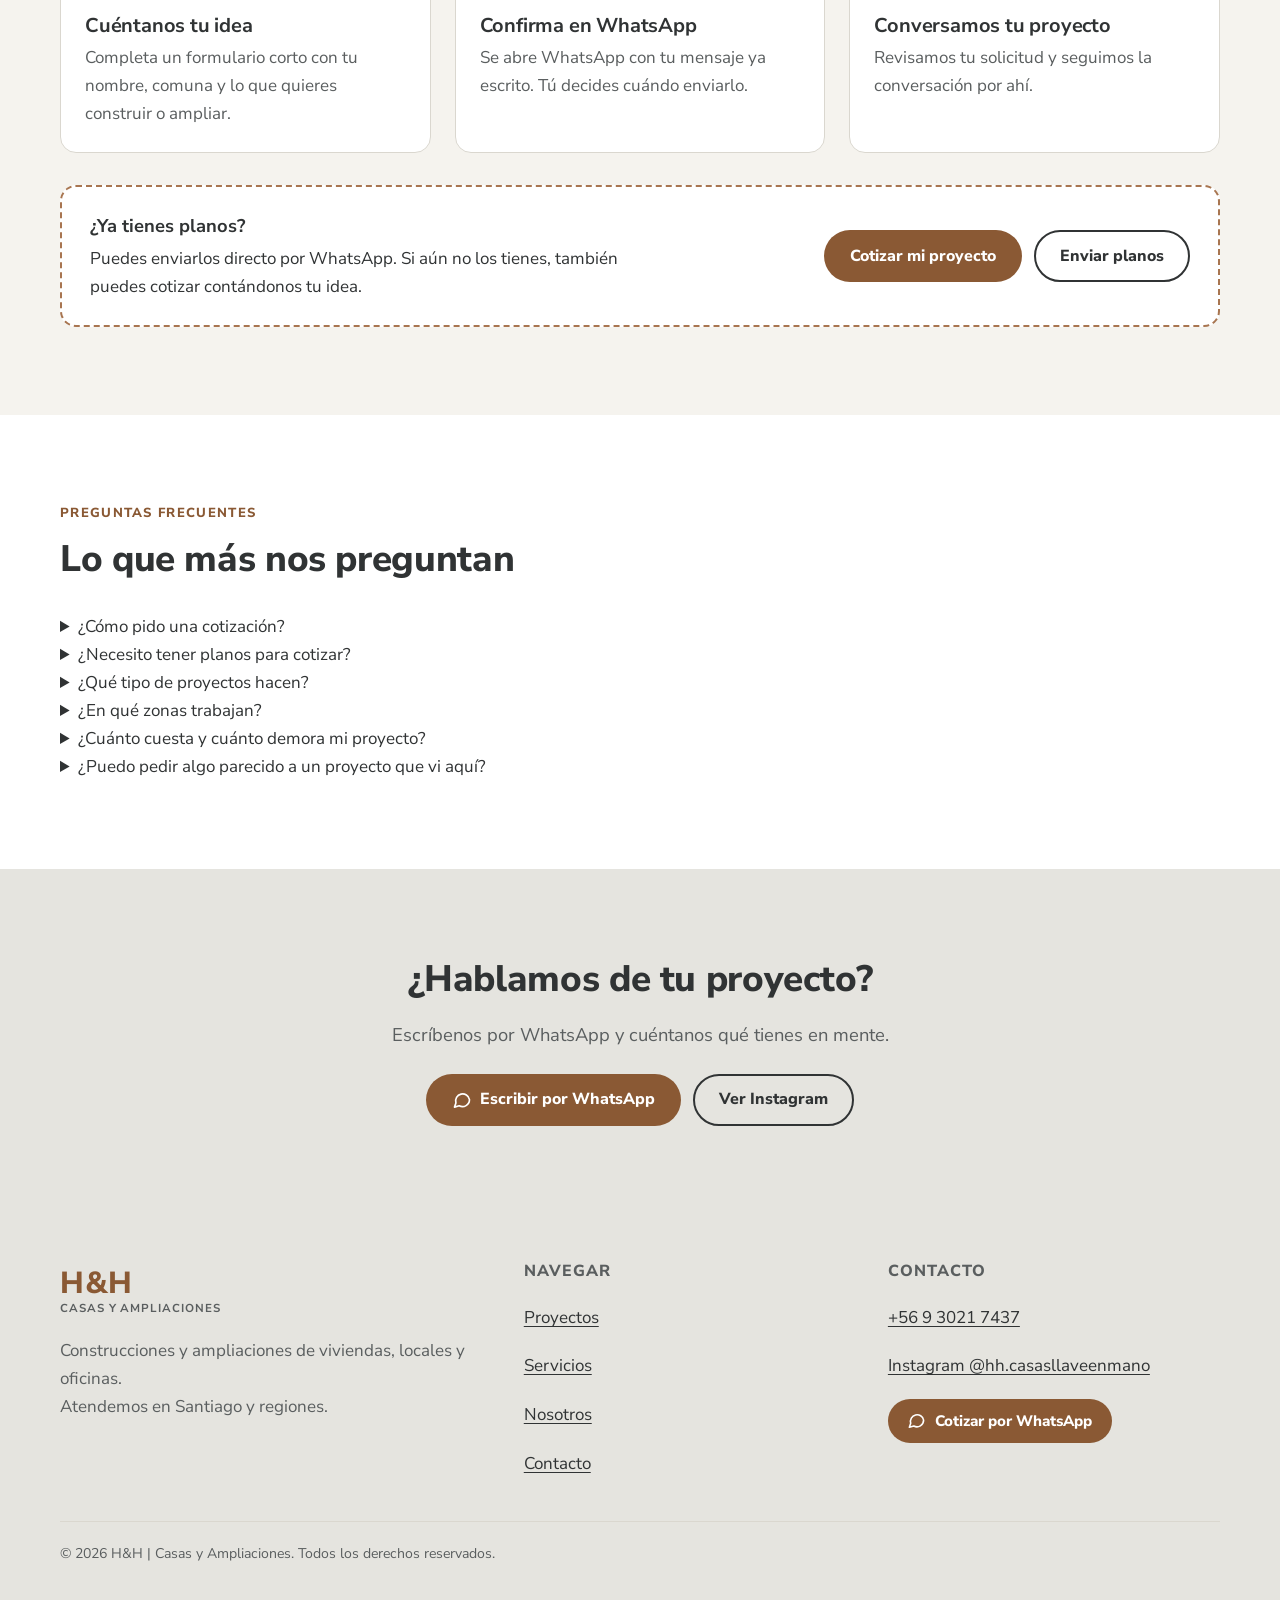
==== commit e293fadf: "Update index.html" ====
--- a/index.html
+++ b/index.html
@@ -1,4 +1,4 @@
-<!doctype html>
+¿<!doctype html>
 <html lang="es" class="no-js">
 <head>
   <meta charset="utf-8">
@@ -131,6 +131,23 @@
   </div>
 </section>
 
+<section class="section section-alt" id="preguntas">
+  <div class="container faq-wrap">
+    <div class="section-head reveal">
+      <span class="eyebrow">Preguntas frecuentes</span>
+      <h2>Lo que más nos preguntan</h2>
+    </div>
+    <div class="faq reveal">
+      <details><summary>¿Cómo pido una cotización?</summary><p>Completa el formulario corto con tu nombre, comuna y lo que necesitas. Se abre WhatsApp con tu mensaje ya escrito y tú decides cuándo enviarlo.</p></details>
+      <details><summary>¿Necesito tener planos para cotizar?</summary><p>No. Si ya los tienes, puedes enviarlos por WhatsApp. Si no, cuéntanos tu idea y partimos desde ahí.</p></details>
+      <details><summary>¿Qué tipo de proyectos hacen?</summary><p>Casas, ampliaciones de viviendas, quinchos, piscinas, locales, oficinas y estructuras en vulcometal.</p></details>
+      <details><summary>¿En qué zonas trabajan?</summary><p>Atendemos en Santiago y regiones. Indícanos tu comuna en el formulario y te confirmamos.</p></details>
+      <details><summary>¿Cuánto cuesta y cuánto demora mi proyecto?</summary><p>Depende de la superficie, el terreno y los materiales. Por eso lo definimos contigo en la cotización, con las cosas claras desde el inicio.</p></details>
+      <details><summary>¿Puedo pedir algo parecido a un proyecto que vi aquí?</summary><p>Sí. En cada proyecto hay un botón para cotizar algo similar, y el proyecto queda como referencia en tu mensaje.</p></details>
+    </div>
+  </div>
+</section>
+
 <section class="section section-soft cta-band">
   <div class="container reveal">
     <h2>¿Hablamos de tu proyecto?</h2>
@@ -160,8 +177,9 @@
         </ul>
       </div>
       <div>
-        <h2>Síguenos</h2>
+        <h2>Contacto</h2>
         <ul>
+          <li><a data-phone href="tel:+56930217437">+56 9 3021 7437</a></li>
           <li><a data-instagram href="https://www.instagram.com/hh.casasllaveenmano/" target="_blank" rel="noopener">Instagram @hh.casasllaveenmano</a></li>
           <li><button type="button" class="btn btn-wa btn-sm" data-quote="" style="margin-top:.5rem"><svg viewBox="0 0 24 24" fill="none" stroke="currentColor" stroke-width="2" stroke-linecap="round" stroke-linejoin="round" aria-hidden="true"><path d="M21 11.5a8.4 8.4 0 0 1-12.4 7.4L3 20.5l1.7-5A8.4 8.4 0 1 1 21 11.5z"/></svg>Cotizar por WhatsApp</button></li>
         </ul>
--- a/style.css
+++ b/style.css
@@ -415,10 +415,11 @@
 }
 @media (max-width: 600px) {
   body { font-size: 1rem; }
-  .hero { align-items: flex-start; min-height: 0; padding: 2.25rem 0 17rem; background: var(--cream); }
-  .hero-bg { top: 36%; bottom: -14%; }
-  .hero-bg img { object-position: 50% 55%; }
-  .hero::after { background: linear-gradient(180deg, rgba(245,243,238,1) 0%, rgba(245,243,238,.97) 58%, rgba(245,243,238,.5) 72%, rgba(245,243,238,0) 90%); }
+  .hero { align-items: flex-start; min-height: 0; padding: 2.25rem 0 20rem; background: var(--cream); }
+  .hero-bg { top: 40%; bottom: 0; }
+  .hero-bg img { object-position: 56% 50%; }
+  .hero::after { background: linear-gradient(180deg, rgba(245,243,238,1) 0%, rgba(245,243,238,.97) 52%, rgba(245,243,238,.4) 68%, rgba(245,243,238,0) 84%); }
+  .hero .btn-secondary { background: rgba(245,243,238,.85); }
   .mat-row { grid-template-columns: 1fr; gap: .15rem; padding: .95rem 1.1rem; }
   .plan-hint { display: block; }
   .grid-2, .grid-3, .grid-4, .footer-grid { grid-template-columns: 1fr; }
